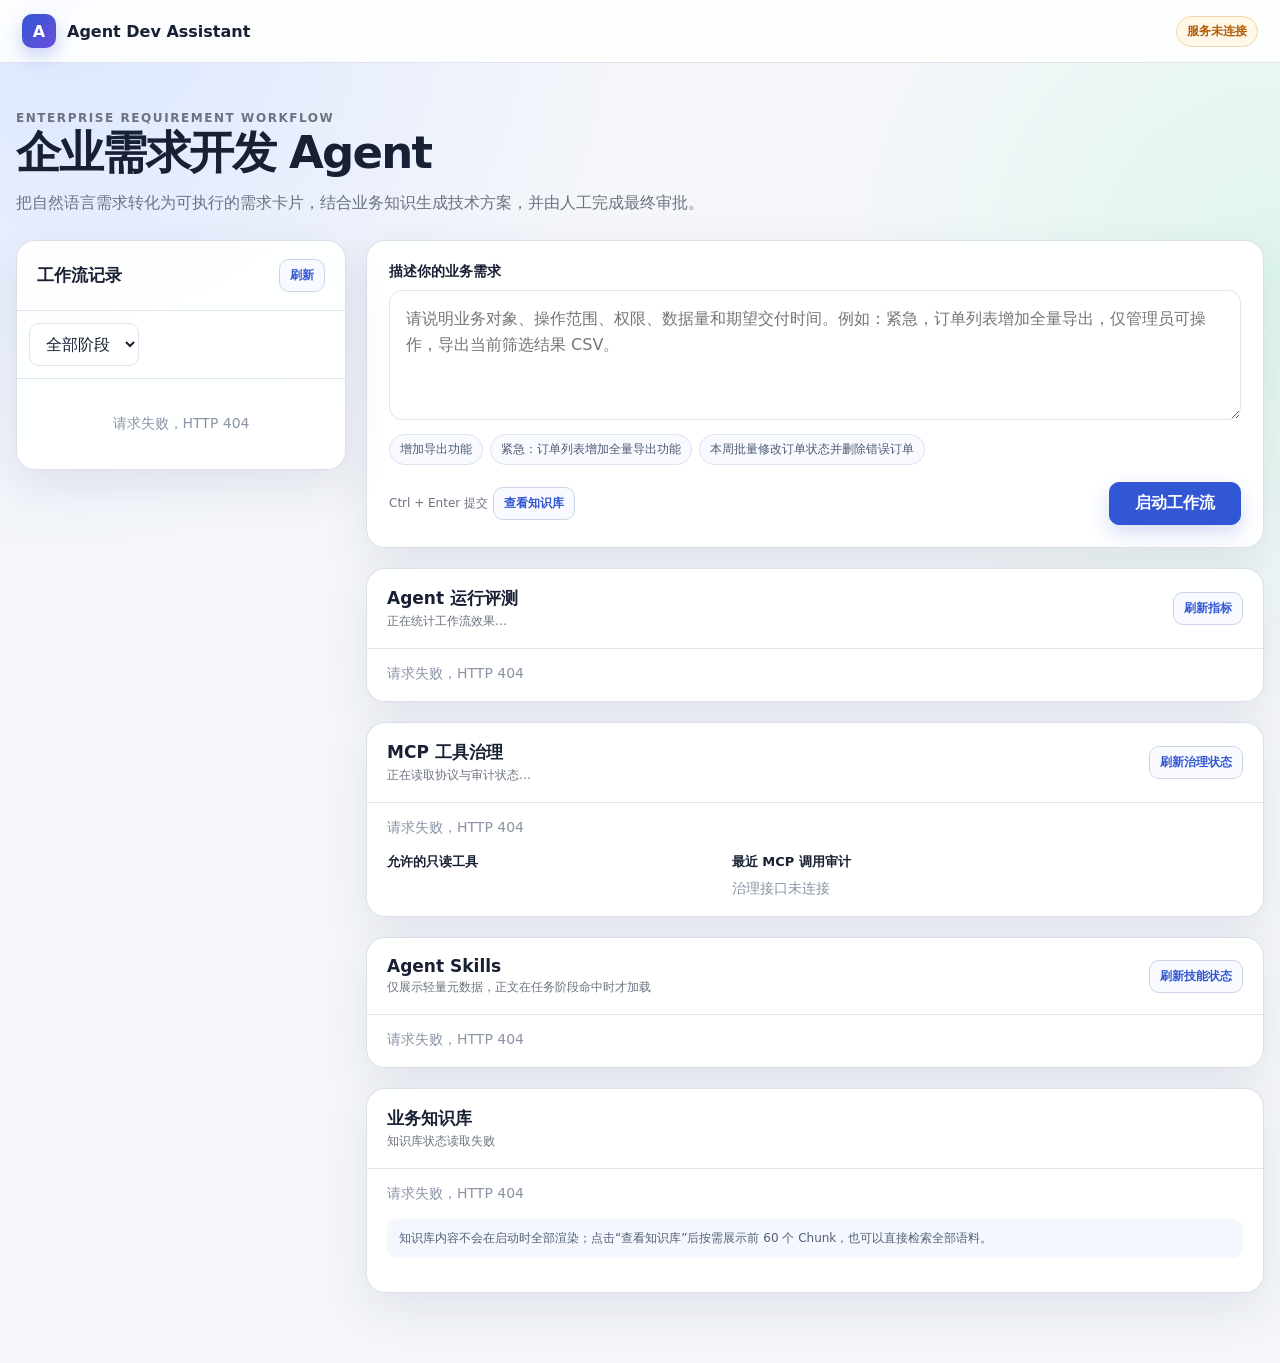
==== src/main/resources/static/dashboard.html @ 748225dc "feat: 增加版本化评测与回归门禁" ====
<!doctype html>
<html lang="zh-CN">
<head>
    <meta charset="UTF-8">
    <meta name="viewport" content="width=device-width, initial-scale=1.0">
    <title>企业需求开发 Agent</title>
    <style>
        :root{color-scheme:light;--ink:#182033;--muted:#6b7280;--line:#dfe4ec;--bg:#f4f6fa;--panel:#fff;--primary:#3157d5;--primary2:#2446b5;--soft:#eef2ff;--ok:#087a55;--warn:#b25d09;--danger:#c63838;--shadow:0 16px 45px rgba(30,45,80,.09)}
        *{box-sizing:border-box}body{margin:0;min-height:100vh;color:var(--ink);font-family:Inter,"PingFang SC","Microsoft YaHei",system-ui,sans-serif;background:radial-gradient(circle at 5% 0,#dce7ff 0,transparent 30%),radial-gradient(circle at 100% 20%,#dff6ec 0,transparent 25%),var(--bg)}
        button,input,textarea,select{font:inherit}.hidden{display:none!important}.topbar{position:sticky;top:0;z-index:5;display:flex;align-items:center;justify-content:space-between;gap:20px;padding:14px max(22px,calc((100vw - 1380px)/2));border-bottom:1px solid rgba(220,226,238,.9);background:rgba(255,255,255,.88);backdrop-filter:blur(14px)}
        .brand{display:flex;align-items:center;gap:11px;font-weight:900}.brand-mark{display:grid;place-items:center;width:34px;height:34px;border-radius:10px;color:#fff;background:linear-gradient(135deg,#3157d5,#6c4ed9);box-shadow:0 8px 18px rgba(49,87,213,.25)}.status-row{display:flex;gap:8px;flex-wrap:wrap;justify-content:flex-end}.status-pill{padding:6px 10px;border:1px solid var(--line);border-radius:999px;color:#526078;background:#fff;font-size:12px;font-weight:750}.status-pill.live{color:var(--ok);border-color:#bce5d3;background:#edf9f4}.status-pill.mock{color:var(--warn);border-color:#f1d6a8;background:#fff8e9}
        .shell{width:min(1380px,calc(100% - 32px));margin:0 auto;padding:34px 0 70px}.hero{display:flex;align-items:end;justify-content:space-between;gap:20px;margin-bottom:24px}.eyebrow{margin:0 0 7px;color:var(--primary);font-size:12px;font-weight:900;letter-spacing:.13em;text-transform:uppercase}.hero h1{margin:0;font-size:clamp(29px,4vw,45px);line-height:1.1;letter-spacing:-.04em}.hero p{max-width:690px;margin:11px 0 0;color:var(--muted);line-height:1.7}.workspace{display:grid;grid-template-columns:330px minmax(0,1fr);gap:20px;align-items:start}.panel{border:1px solid rgba(216,222,233,.95);border-radius:19px;background:rgba(255,255,255,.94);box-shadow:var(--shadow);overflow:hidden}.panel-head{display:flex;align-items:center;justify-content:space-between;gap:12px;padding:18px 20px;border-bottom:1px solid var(--line)}.panel-head h2{margin:0;font-size:17px}.history{position:sticky;top:84px;max-height:calc(100vh - 105px)}.history-controls{display:flex;gap:8px;padding:12px;border-bottom:1px solid var(--line)}select,input{min-width:0;padding:10px 12px;border:1px solid var(--line);border-radius:10px;outline:none;color:var(--ink);background:#fff}select:focus,input:focus,textarea:focus{border-color:var(--primary);box-shadow:0 0 0 3px rgba(49,87,213,.1)}.history-list{max-height:calc(100vh - 220px);overflow:auto;padding:10px}.history-item{display:block;width:100%;margin-bottom:8px;padding:13px;border:1px solid transparent;border-radius:12px;text-align:left;background:#f7f9fc;cursor:pointer}.history-item:hover,.history-item.active{border-color:#b8c6ec;background:#f0f4ff}.history-title{display:block;margin-bottom:8px;font-weight:800;line-height:1.4}.history-meta{display:flex;align-items:center;justify-content:space-between;gap:8px;color:var(--muted);font-size:11px}.empty{margin:0;color:#8a94a6;font-size:14px}.history-empty{padding:26px 14px;text-align:center}
        .main-column{display:grid;gap:20px}.composer{padding:22px}.composer label,.action-card label{display:block;margin-bottom:9px;font-size:14px;font-weight:850}textarea{width:100%;min-height:130px;padding:15px 16px;border:1px solid var(--line);border-radius:13px;outline:none;resize:vertical;color:var(--ink);background:#fff;line-height:1.65}.samples{display:flex;flex-wrap:wrap;gap:7px;margin-top:10px}.sample{padding:6px 10px;border:1px solid #dbe2f0;border-radius:999px;color:#4d5b73;background:#f8faff;font-size:12px;cursor:pointer}.composer-actions,.action-buttons{display:flex;align-items:center;justify-content:space-between;gap:12px;margin-top:17px}.button{padding:10px 15px;border:1px solid #cbd5ea;border-radius:10px;color:var(--primary);background:#f8faff;font-weight:800;cursor:pointer}.button:hover{border-color:var(--primary)}.button:disabled{opacity:.6;cursor:wait}.button.primary{min-width:132px;color:#fff;border-color:var(--primary);background:var(--primary);box-shadow:0 8px 20px rgba(49,87,213,.2)}.button.primary:hover{background:var(--primary2)}.button.success{color:#fff;border-color:var(--ok);background:var(--ok)}.button.danger{color:#fff;border-color:var(--danger);background:var(--danger)}.button.small{padding:7px 10px;font-size:12px}.hint{color:var(--muted);font-size:12px}.message{padding:13px 15px;border-radius:11px;line-height:1.6}.message.error{color:#932d2d;border:1px solid #f1c3c3;background:#fff0f0}.message.success{color:#086846;border:1px solid #bce4d2;background:#edfaf5}
        .result-header{display:flex;align-items:flex-start;justify-content:space-between;gap:18px;padding:22px;border-bottom:1px solid var(--line)}.result-title{margin:0 0 7px;font-size:23px}.background{margin:0;color:var(--muted);line-height:1.6}.workflow-meta,.badges{display:flex;align-items:center;flex-wrap:wrap;gap:7px;margin-top:11px}.workflow-id{color:var(--muted);font:11px/1.5 "Cascadia Code",Consolas,monospace;overflow-wrap:anywhere}.badge{display:inline-flex;padding:6px 9px;border-radius:999px;font-size:11px;font-weight:900}.workflow-stage{color:#5b3a9b;background:#eee7ff}.priority-P0{color:#a52828;background:#ffe3e3}.priority-P1{color:#995306;background:#fff0d5}.priority-P2{color:#3157a4;background:#e7efff}.ready{color:var(--ok);background:#def7ec}.not-ready{color:var(--warn);background:#fff1da}.revision{color:#526078;background:#edf0f5}
        .action-card{margin:18px 20px 0;padding:17px;border:1px solid #efcf98;border-radius:13px;background:#fffaf0}.action-card.approval{border-color:#bfd6c9;background:#f2fbf6}.action-card.failure{border-color:#efbcbc;background:#fff4f4}.action-card h3{margin:0 0 5px;font-size:16px}.action-card p{margin:0 0 12px;color:#59667a;line-height:1.55}.action-card textarea{min-height:82px}.result-grid{display:grid;grid-template-columns:repeat(2,minmax(0,1fr))}.section{min-height:165px;padding:20px 22px;border-bottom:1px solid var(--line)}.section:nth-child(odd){border-right:1px solid var(--line)}.section h3{margin:0 0 11px;font-size:14px}.wide{grid-column:1/-1;border-right:0!important}.solution-summary{margin:0 0 14px;padding:13px 15px;border-radius:11px;color:#34415a;background:var(--soft);line-height:1.65}.solution-grid{display:grid;grid-template-columns:repeat(2,minmax(0,1fr));gap:11px}.solution-item{padding:14px;border:1px solid var(--line);border-radius:11px;background:#fff}.solution-item h4{margin:0 0 8px;font-size:13px}ul{margin:0;padding-left:19px;color:#455167}li{margin:7px 0;line-height:1.5}.feedback-list{margin-top:14px;padding:12px 15px;border-left:3px solid #d2a647;background:#fff9eb}.feedback-list strong{font-size:13px}.timeline{display:grid;gap:0}.timeline-item{position:relative;padding:0 0 18px 25px}.timeline-item:last-child{padding-bottom:0}.timeline-item:before{content:"";position:absolute;left:5px;top:8px;width:8px;height:8px;border-radius:50%;background:var(--primary);box-shadow:0 0 0 4px #e8edff}.timeline-item:not(:last-child):after{content:"";position:absolute;left:8px;top:19px;bottom:2px;width:2px;background:#e1e6f0}.timeline-title{margin:0 0 3px;font-size:13px;font-weight:850}.timeline-time{color:var(--muted);font-size:11px}details{padding:16px 22px 20px}summary{color:var(--primary);font-weight:800;cursor:pointer}pre{margin:12px 0 0;padding:14px;overflow:auto;border-radius:11px;color:#d9e2f2;background:#172033;font:12px/1.6 "Cascadia Code",Consolas,monospace}
        .knowledge{padding-bottom:20px}.knowledge-overview{display:grid;grid-template-columns:repeat(4,minmax(0,1fr));gap:10px;padding:16px 20px}.knowledge-fact{padding:13px;border:1px solid var(--line);border-radius:11px;background:#fafbfe}.knowledge-fact span{display:block;margin-bottom:6px;color:var(--muted);font-size:11px}.knowledge-fact strong{display:block;color:var(--primary);font-size:20px;overflow-wrap:anywhere}.knowledge-note{margin:0 20px 14px;padding:10px 12px;border-radius:10px;color:#536078;background:#f4f7fd;font-size:12px;line-height:1.6}.knowledge-tools{display:flex;gap:8px;flex-wrap:wrap;padding:14px 20px}.knowledge-tools input{flex:1;min-width:220px}.chunk-grid{display:grid;grid-template-columns:repeat(2,minmax(0,1fr));gap:11px;padding:0 20px}.chunk-card{padding:14px;border:1px solid var(--line);border-radius:12px;background:#fff}.chunk-meta{margin:0 0 7px;color:var(--primary);font-size:11px;font-weight:800}.chunk-title{margin:0 0 8px;font-size:14px}.chunk-content{margin:0;color:#455167;font-size:12px;line-height:1.65;white-space:pre-wrap}.metric{margin:6px 0;color:var(--primary);font-size:26px;font-weight:900}.pass{color:var(--ok);font-weight:800}.fail{color:var(--danger);font-weight:800}
        .clarification-summary{display:flex;gap:8px;flex-wrap:wrap;margin:10px 0}.clarification-question{margin:10px 0;padding:13px;border:1px solid #ead7ae;border-radius:11px;background:#fff}.question-head{display:flex;align-items:flex-start;justify-content:space-between;gap:10px;margin-bottom:9px}.question-title{font-weight:850;line-height:1.5}.question-category{flex:none;padding:3px 7px;border-radius:999px;color:#865108;background:#fff0d3;font-size:11px;font-weight:800}.question-options{display:grid;gap:7px}.question-option{display:flex!important;align-items:flex-start;gap:8px;margin:0!important;padding:8px 10px;border:1px solid #e3e7ef;border-radius:9px;background:#fafbfe;font-weight:500!important;cursor:pointer}.question-option:has(input:checked){border-color:#758bdd;background:#f0f4ff}.question-option input{margin-top:3px}.recommended-note{margin:8px 0 0!important;color:var(--ok)!important;font-size:12px}.action-split{display:flex;align-items:center;gap:8px;flex-wrap:wrap}
        .metrics-panel{padding-bottom:18px}.metrics-grid{display:grid;grid-template-columns:repeat(5,minmax(0,1fr));gap:10px;padding:16px 20px 0}.metric-card{padding:13px;border:1px solid var(--line);border-radius:11px;background:#fafbfe}.metric-card strong{display:block;margin-top:6px;color:var(--primary);font-size:22px}.trace-list{display:grid;gap:8px}.trace-row{display:grid;grid-template-columns:minmax(170px,1fr) auto auto;gap:12px;align-items:center;padding:10px 12px;border:1px solid var(--line);border-radius:10px;background:#fafbfe}.trace-name{font-weight:800}.trace-status{font-size:11px;font-weight:900}.trace-status.success{color:var(--ok)}.trace-status.error{color:var(--danger)}.trace-duration{color:var(--muted);font:12px/1.4 "Cascadia Code",Consolas,monospace}.trace-attrs{grid-column:1/-1;color:var(--muted);font-size:11px}
        .evidence-summary{display:grid;grid-template-columns:repeat(4,minmax(0,1fr));gap:8px;margin-bottom:12px}.evidence-fact{padding:10px 12px;border:1px solid var(--line);border-radius:10px;background:#fafbfe}.evidence-fact span{display:block;color:var(--muted);font-size:10px}.evidence-fact strong{display:block;margin-top:5px;color:var(--primary);font-size:16px}.evidence-list{display:grid;gap:8px}.evidence-item{display:grid;grid-template-columns:auto minmax(0,1fr) auto;gap:9px;align-items:start;padding:11px 12px;border:1px solid var(--line);border-radius:10px;background:#fff}.evidence-round{padding:3px 7px;border-radius:999px;color:#3157a4;background:#e7efff;font-size:10px;font-weight:900}.evidence-query{font-size:12px;line-height:1.55}.evidence-purpose{display:block;margin-top:3px;color:var(--muted);font-size:11px}.evidence-result{font-size:11px;font-weight:850}.evidence-result.pass{color:var(--ok)}.evidence-result.fail{color:var(--warn)}
        .grounding-summary{display:grid;grid-template-columns:repeat(4,minmax(0,1fr));gap:8px;margin-bottom:12px}.grounding-fact{padding:10px 12px;border:1px solid var(--line);border-radius:10px;background:#fafbfe}.grounding-fact span{display:block;color:var(--muted);font-size:10px}.grounding-fact strong{display:block;margin-top:5px;color:var(--primary);font-size:16px}.claim-list{display:grid;gap:8px}.claim-card{padding:11px 12px;border:1px solid var(--line);border-radius:10px;background:#fff}.claim-head{display:flex;align-items:center;justify-content:space-between;gap:9px;margin-bottom:6px}.claim-id{font:11px/1.4 "Cascadia Code",Consolas,monospace;color:var(--muted)}.claim-status{padding:3px 7px;border-radius:999px;font-size:10px;font-weight:900}.claim-status.linked{color:var(--ok);background:#def7ec}.claim-status.assumption{color:var(--warn);background:#fff1da}.claim-status.unsupported{color:var(--danger);background:#ffe3e3}.claim-text{margin:0;color:#34415a;font-size:12px;line-height:1.6}.claim-citations{display:flex;flex-wrap:wrap;gap:6px;margin-top:7px}.citation-chip{padding:3px 7px;border-radius:999px;color:#3157a4;background:#e7efff;font-size:10px}.grounding-warnings{margin-top:11px}.grounding-details{margin-top:11px;padding:0}.grounding-details summary{padding:10px 0}.grounding-details .claim-list{padding:0 0 4px}
        .critique-callout{margin-bottom:12px;padding:12px 14px;border:1px solid #efd5a9;border-radius:11px;color:#80500d;background:#fff8e9;font-size:12px;line-height:1.6}.critique-callout.safe{color:#086846;border-color:#bce4d2;background:#edfaf5}.critique-card{border-left:3px solid var(--warn)}.critique-card.contradicted{border-left-color:var(--danger);background:#fff8f8}.critique-card.supported{border-left-color:var(--ok)}.critique-rationale{margin:7px 0 0;color:var(--muted);font-size:11px;line-height:1.55}.claim-status.supported{color:var(--ok);background:#def7ec}.claim-status.contradicted{color:var(--danger);background:#ffe3e3}.claim-status.insufficient,.claim-status.not-evaluated{color:var(--warn);background:#fff1da}
        .tool-panel{padding-bottom:18px}.tool-overview{display:grid;grid-template-columns:repeat(3,minmax(0,1fr));gap:10px;padding:16px 20px}.tool-fact{padding:13px;border:1px solid var(--line);border-radius:11px;background:#fafbfe}.tool-fact span{display:block;margin-bottom:5px;color:var(--muted);font-size:11px}.tool-fact strong{font-size:13px;overflow-wrap:anywhere}.tool-body{display:grid;grid-template-columns:minmax(0,.9fr) minmax(0,1.4fr);gap:16px;padding:0 20px}.tool-body h3{margin:0 0 9px;font-size:13px}.tool-chips{display:flex;flex-wrap:wrap;gap:7px}.tool-chip{padding:6px 9px;border-radius:999px;color:#3157a4;background:#e7efff;font:11px/1.4 "Cascadia Code",Consolas,monospace}.policy-list{margin-top:12px}.audit-list{display:grid;gap:7px}.audit-row{display:grid;grid-template-columns:minmax(0,1fr) auto;gap:4px 10px;padding:10px 11px;border:1px solid var(--line);border-radius:10px;background:#fafbfe}.audit-tool{font:12px/1.4 "Cascadia Code",Consolas,monospace;overflow-wrap:anywhere}.audit-meta{grid-column:1/-1;color:var(--muted);font-size:11px}.audit-status{font-size:11px;font-weight:900}.audit-status.success{color:var(--ok)}.audit-status.denied{color:var(--warn)}.audit-status.error{color:var(--danger)}
        .skill-panel{padding-bottom:18px}.skill-grid{display:grid;grid-template-columns:repeat(3,minmax(0,1fr));gap:10px;padding:16px 20px 0}.skill-card{padding:14px;border:1px solid var(--line);border-radius:12px;background:#fafbfe}.skill-card h3{margin:0 0 7px;font:800 13px/1.4 "Cascadia Code",Consolas,monospace}.skill-card p{min-height:48px;margin:0 0 10px;color:var(--muted);font-size:12px;line-height:1.55}.skill-count{color:var(--ok);font-size:11px;font-weight:850}.coding-skills{display:flex;align-items:center;gap:7px;flex-wrap:wrap;margin:13px 0}.coding-skills .hint{margin-right:2px}
        .coding-section{background:linear-gradient(180deg,#fbfcff,#f6f8ff)}.coding-head{display:flex;align-items:flex-start;justify-content:space-between;gap:12px;margin-bottom:14px}.coding-head h3{margin:0 0 5px}.budget-grid{display:grid;grid-template-columns:repeat(5,minmax(0,1fr));gap:8px;margin:13px 0}.budget-item{padding:10px;border:1px solid #dce3f3;border-radius:10px;background:#fff}.budget-item span{display:block;color:var(--muted);font-size:10px}.budget-item strong{display:block;margin-top:4px;font-size:14px}.coding-progress{display:grid;grid-template-columns:minmax(0,1fr) minmax(0,1fr);gap:12px;margin-top:13px}.coding-progress-card{padding:13px;border:1px solid var(--line);border-radius:11px;background:#fff}.coding-progress-card h4{margin:0 0 9px}.coding-event,.build-attempt{display:grid;grid-template-columns:auto 1fr auto;gap:8px;padding:7px 0;border-top:1px dashed var(--line);font-size:12px}.coding-event:first-child,.build-attempt:first-child{border-top:0}.coding-event time,.build-attempt span:last-child{color:var(--muted)}.patch-list{display:grid;gap:11px;margin-top:14px}.patch-card{overflow:hidden;border:1px solid var(--line);border-radius:11px;background:#fff}.patch-card header{padding:10px 12px;border-bottom:1px solid var(--line);font:12px/1.5 "Cascadia Code",Consolas,monospace;overflow-wrap:anywhere}.patch-card pre{max-height:350px;margin:0;border-radius:0}.build-box{margin-top:13px;padding:13px;border:1px solid var(--line);border-radius:11px;background:#fff}.build-box pre{max-height:240px}.coding-approval{margin-top:14px;padding-top:14px;border-top:1px solid var(--line)}.coding-approval textarea{min-height:70px}.path-value{overflow-wrap:anywhere;font:12px/1.6 "Cascadia Code",Consolas,monospace}
        @media(max-width:960px){.workspace{grid-template-columns:1fr}.history{position:static;max-height:none}.history-list{display:grid;grid-template-columns:repeat(2,minmax(0,1fr));max-height:330px}.hero{align-items:flex-start;flex-direction:column}.metrics-grid,.skill-grid,.knowledge-overview,.evidence-summary,.grounding-summary{grid-template-columns:repeat(2,minmax(0,1fr))}.tool-body{grid-template-columns:1fr}.coding-progress{grid-template-columns:1fr}}@media(max-width:680px){.shell{width:min(100% - 18px,1380px);padding-top:22px}.topbar{padding:11px}.brand span:last-child{display:none}.status-pill:nth-child(n+3){display:none}.result-header,.composer,.section{padding:17px}.result-header,.composer-actions,.action-buttons{align-items:stretch;flex-direction:column}.result-grid,.solution-grid,.chunk-grid,.history-list,.metrics-grid,.tool-overview,.skill-grid,.budget-grid,.knowledge-overview,.evidence-summary,.grounding-summary{grid-template-columns:1fr}.trace-row,.evidence-item{grid-template-columns:1fr auto}.evidence-round{grid-column:1/-1;justify-self:start}.section:nth-child(odd){border-right:0}.button.primary{width:100%}}
    </style>
</head>
<body>
<header class="topbar"><div class="brand"><span class="brand-mark">A</span><span>Agent Dev Assistant</span></div><div id="systemStatus" class="status-row"><span class="status-pill">正在读取运行状态…</span></div></header>
<main class="shell">
    <section class="hero"><div><p class="eyebrow">Enterprise Requirement Workflow</p><h1>企业需求开发 Agent</h1><p>把自然语言需求转化为可执行的需求卡片，结合业务知识生成技术方案，并由人工完成最终审批。</p></div></section>
    <div class="workspace">
        <aside class="panel history">
            <div class="panel-head"><h2>工作流记录</h2><button id="refreshHistory" class="button small">刷新</button></div>
            <div class="history-controls"><select id="stageFilter" aria-label="按阶段筛选"><option value="">全部阶段</option><option value="WAITING_CLARIFICATION">待补充</option><option value="WAITING_APPROVAL">待审批</option><option value="COMPLETED">已完成</option><option value="FAILED">失败</option></select></div>
            <div id="historyList" class="history-list"><p class="empty history-empty">正在加载…</p></div>
        </aside>
        <div class="main-column">
            <section class="panel composer">
                <label for="requirement">描述你的业务需求</label>
                <textarea id="requirement" maxlength="4000" placeholder="请说明业务对象、操作范围、权限、数据量和期望交付时间。例如：紧急，订单列表增加全量导出，仅管理员可操作，导出当前筛选结果 CSV。"></textarea>
                <div class="samples"><button class="sample">增加导出功能</button><button class="sample">紧急：订单列表增加全量导出功能</button><button class="sample">本周批量修改订单状态并删除错误订单</button></div>
                <div class="composer-actions"><div><span class="hint">Ctrl + Enter 提交</span> <button id="knowledgeButton" class="button small">查看知识库</button></div><button id="analyzeButton" class="button primary">启动工作流</button></div>
            </section>
            <section class="panel metrics-panel"><div class="panel-head"><div><h2>Agent 运行评测</h2><span id="metricsSummary" class="hint">正在统计工作流效果…</span></div><button id="refreshMetrics" class="button small">刷新指标</button></div><div id="workflowMetrics" class="metrics-grid"></div></section>
            <section class="panel tool-panel"><div class="panel-head"><div><h2>MCP 工具治理</h2><span id="toolSummary" class="hint">正在读取协议与审计状态…</span></div><button id="refreshTools" class="button small">刷新治理状态</button></div><div id="toolOverview" class="tool-overview"></div><div class="tool-body"><div><h3>允许的只读工具</h3><div id="allowedTools" class="tool-chips"></div><ul id="toolPolicies" class="policy-list"></ul></div><div><h3>最近 MCP 调用审计</h3><div id="toolAudits" class="audit-list"><p class="empty">尚无外部 MCP 调用</p></div></div></div></section>
            <section class="panel skill-panel"><div class="panel-head"><div><h2>Agent Skills</h2><span id="skillSummary" class="hint">仅展示轻量元数据，正文在任务阶段命中时才加载</span></div><button id="refreshSkills" class="button small">刷新技能状态</button></div><div id="skillCatalog" class="skill-grid"><p class="empty">正在读取技能目录…</p></div></section>
            <div id="errorMessage" class="message error hidden" role="alert"></div><div id="successMessage" class="message success hidden"></div>
            <section id="knowledgePanel" class="panel knowledge">
                <div class="panel-head"><div><h2>业务知识库</h2><span id="knowledgeSummary" class="hint">正在读取语料统计…</span></div><button id="closeKnowledge" class="button small hidden">收起内容</button></div>
                <div id="knowledgeOverview" class="knowledge-overview"><article class="knowledge-fact"><span>源文档</span><strong>读取中…</strong></article><article class="knowledge-fact"><span>知识 Chunk</span><strong>读取中…</strong></article><article class="knowledge-fact"><span>MES 私有文档</span><strong>读取中…</strong></article><article class="knowledge-fact"><span>向量索引</span><strong>读取中…</strong></article></div>
                <p id="knowledgeNote" class="knowledge-note">知识库内容不会在启动时全部渲染；点击“查看知识库”后按需展示前 60 个 Chunk，也可以直接检索全部语料。</p>
                <div id="knowledgeDetails" class="hidden">
                    <div class="knowledge-tools"><input id="knowledgeQuery" maxlength="200" placeholder="输入检索问题，例如：订单导出权限"><button id="loadChunks" class="button small">文档分块</button><button id="searchKnowledge" class="button small">混合检索</button><button id="evaluateKnowledge" class="button small">检索评测</button><button id="compareThresholds" class="button small">阈值对比</button><button id="evaluateCritic" class="button small">运行语义评测</button><button id="loadCriticRuns" class="button small">评测历史</button></div>
                    <div id="chunkGrid" class="chunk-grid"></div>
                </div>
            </section>
            <section id="result" class="panel hidden" aria-live="polite">
                <header class="result-header"><div><h2 id="resultTitle" class="result-title"></h2><p id="resultBackground" class="background"></p><div class="workflow-meta"><span id="workflowStage" class="badge workflow-stage"></span><span id="revisionBadge" class="badge revision"></span><span id="workflowId" class="workflow-id"></span></div></div><div class="badges"><span id="priorityBadge" class="badge"></span><span id="readyBadge" class="badge"></span></div></header>
                <div id="clarificationPanel" class="action-card hidden"><h3>只确认关键业务选择</h3><p>Agent 已把技术细节转成默认假设。你可以逐项选择，也可以一键采用推荐方案。</p><div id="clarificationSummary" class="clarification-summary"></div><div id="clarificationQuestions"></div><label for="clarificationInput">额外说明（可选）</label><textarea id="clarificationInput" maxlength="4000" placeholder="如果选项不能准确表达需求，可以在这里补充。"></textarea><div class="action-buttons"><span class="hint">提交后保留当前工作流 ID，并继续生成方案</span><div class="action-split"><button id="recommendationButton" class="button">一键采用推荐方案</button><button id="clarificationButton" class="button primary">提交选择并继续</button></div></div></div>
                <div id="approvalPanel" class="action-card approval hidden"><h3>人工审批</h3><p>Agent 只负责生成建议。请审阅安全、性能、数据变更与回滚方案后再做决定。</p><label for="decisionInput">审批备注 / 驳回意见</label><textarea id="decisionInput" maxlength="1000" placeholder="通过时可选填；驳回时必须说明需要怎样调整。"></textarea><div class="action-buttons"><button id="rejectButton" class="button danger">驳回并重新生成</button><button id="approveButton" class="button success">审批通过</button></div></div>
                <div id="failurePanel" class="action-card failure hidden"><h3>执行失败</h3><p id="failureMessage"></p><div class="action-buttons"><span class="hint">检查模型密钥、网络、数据库或本地模型后重试</span><button id="retryButton" class="button danger">重试工作流</button></div></div>
                <div id="codingActionPanel" class="action-card hidden"><h3>进入安全编码阶段</h3><p>提交后立即进入后台队列。Agent 会生成受限 Java 补丁，在 Docker 沙箱中测试，并在失败时最多自动修复两轮；关键状态均保存为 Checkpoint，服务重启后可恢复。</p><div class="action-buttons"><span class="hint">不会直接修改当前项目或真实业务系统</span><button id="startCodingButton" class="button primary">提交后台编码任务</button></div></div>
                <div class="result-grid">
                    <article class="section"><h3>涉及模块</h3><div id="modules"></div></article><article class="section"><h3>验收标准</h3><div id="criteria"></div></article><article class="section"><h3>待确认业务项</h3><div id="missing"></div></article><article class="section"><h3>风险提示</h3><div id="risks"></div></article><article class="section"><h3>Agent 默认假设</h3><div id="assumptions"></div></article><article class="section"><h3>参考资料</h3><div id="references"></div></article>
                    <article class="section wide"><h3>Agentic RAG 证据研究</h3><div id="evidenceResearch"></div></article>
                    <article id="solutionSection" class="section wide hidden"><h3>技术方案</h3><p id="solutionSummary" class="solution-summary"></p><div class="solution-grid"><div class="solution-item"><h4>后端改动</h4><div id="solutionBackend"></div></div><div class="solution-item"><h4>数据库影响</h4><div id="solutionDatabase"></div></div><div class="solution-item"><h4>接口设计</h4><div id="solutionApi"></div></div><div class="solution-item"><h4>安全控制</h4><div id="solutionSecurity"></div></div><div class="solution-item"><h4>性能策略</h4><div id="solutionPerformance"></div></div><div class="solution-item"><h4>测试计划</h4><div id="solutionTests"></div></div><div class="solution-item"><h4>回滚方案</h4><div id="solutionRollback"></div></div><div class="solution-item"><h4>待确认假设</h4><div id="solutionAssumptions"></div></div></div><div id="feedbackList" class="feedback-list hidden"></div></article>
                    <article class="section wide"><h3>方案证据绑定</h3><div id="solutionGrounding"></div></article>
                    <article class="section wide"><h3>Claim–Evidence 语义审查</h3><div id="solutionCritique"></div></article>
                    <article id="codingResultSection" class="section wide coding-section hidden"><div class="coding-head"><div><h3>安全编码任务</h3><p id="codingSummary" class="background"></p></div><span id="codingStage" class="badge workflow-stage"></span></div><div id="codingBudget" class="budget-grid"></div><div id="codingSkills" class="coding-skills"></div><div class="coding-progress"><div class="coding-progress-card"><h4>Checkpoint 时间线</h4><div id="codingTimeline"></div></div><div class="coding-progress-card"><h4>构建与修复记录</h4><div id="codingAttempts"></div></div></div><div id="codingBuild" class="build-box"></div><div id="patchList" class="patch-list"></div><div id="codingApproval" class="coding-approval hidden"><label for="codingApprovalComment">代码审批备注（可选）</label><textarea id="codingApprovalComment" maxlength="500" placeholder="确认 Diff、测试结果和自治预算后再批准产物。"></textarea><div class="action-buttons"><span class="hint">批准后只复制到 F 盘批准产物目录，不写入主项目</span><button id="approveCodingButton" class="button success">批准代码产物</button></div></div><div id="publishedPath" class="message success hidden"></div></article>
                    <article class="section wide"><h3>Agent 调用轨迹</h3><div id="traceTimeline" class="trace-list"></div></article><article class="section wide"><h3>执行时间线</h3><div id="timeline" class="timeline"></div></article>
                </div>
                <details><summary>查看完整 JSON</summary><pre id="rawJson"></pre></details>
            </section>
        </div>
    </div>
</main>
<script>
const $=s=>document.querySelector(s);const input=$('#requirement'),result=$('#result'),errorBox=$('#errorMessage'),successBox=$('#successMessage');let currentWorkflowId=null,currentCodingTaskId=null,codingPollTimer=null,currentKnowledgeStatus=null;
const stageLabels={REQUIREMENT_ANALYSIS:'需求分析',WAITING_CLARIFICATION:'等待补充',KNOWLEDGE_RETRIEVAL:'知识检索',SOLUTION_GENERATION:'方案生成',WAITING_APPROVAL:'等待审批',COMPLETED:'已完成',FAILED:'执行失败'};
document.querySelectorAll('.sample').forEach(b=>b.onclick=()=>{input.value=b.textContent.trim();input.focus()});input.onkeydown=e=>{if(e.ctrlKey&&e.key==='Enter')startWorkflow()};
$('#analyzeButton').onclick=startWorkflow;$('#clarificationButton').onclick=submitClarification;$('#recommendationButton').onclick=acceptRecommendations;$('#approveButton').onclick=approveWorkflow;$('#rejectButton').onclick=rejectWorkflow;$('#retryButton').onclick=retryWorkflow;$('#startCodingButton').onclick=startCodingTask;$('#approveCodingButton').onclick=approveCodingTask;$('#refreshHistory').onclick=loadHistory;$('#refreshMetrics').onclick=loadMetrics;$('#refreshTools').onclick=loadToolGovernance;$('#refreshSkills').onclick=loadSkills;$('#stageFilter').onchange=loadHistory;
$('#knowledgeButton').onclick=()=>openKnowledgePanel(true);$('#closeKnowledge').onclick=closeKnowledgeDetails;$('#loadChunks').onclick=loadChunks;$('#searchKnowledge').onclick=searchKnowledge;$('#evaluateKnowledge').onclick=evaluateKnowledge;$('#compareThresholds').onclick=compareThresholds;$('#evaluateCritic').onclick=evaluateCritic;$('#loadCriticRuns').onclick=loadCriticRuns;$('#knowledgeQuery').onkeydown=e=>{if(e.key==='Enter')searchKnowledge()};

async function api(url,options={}){const response=await fetch(url,options);const data=await response.json().catch(()=>null);if(!response.ok)throw new Error(data?.message||data?.detail||`请求失败，HTTP ${response.status}`);return data}
function jsonPost(body){return{method:'POST',headers:{'Content-Type':'application/json'},body:JSON.stringify(body)}}
async function init(){await Promise.allSettled([loadStatus(),loadHistory(),loadMetrics(),loadToolGovernance(),loadSkills(),loadKnowledgeStatus()]);const saved=localStorage.getItem('agent-current-workflow');if(saved){try{renderWorkflow(await api(`/api/workflows/${encodeURIComponent(saved)}`),false)}catch{localStorage.removeItem('agent-current-workflow')}}}
async function loadStatus(){try{const s=await api('/api/system/status');const mode=s.aiMode==='deepseek'?'真实模型':'Mock 演示';const cls=s.aiMode==='deepseek'?'live':'mock';$('#systemStatus').innerHTML=`<span class="status-pill live">服务 ${escapeHtml(s.status)}</span><span class="status-pill ${cls}">${mode} · ${escapeHtml(s.model)}</span><span class="status-pill">工作流 ${escapeHtml(s.workflowRepository)}</span><span class="status-pill">Checkpoint ${escapeHtml(s.codingTaskRepository)}</span><span class="status-pill">${escapeHtml(s.embeddingModel)}</span>`}catch{$('#systemStatus').innerHTML='<span class="status-pill mock">服务未连接</span>'}}
async function loadHistory(){const box=$('#historyList'),stage=$('#stageFilter').value;box.innerHTML='<p class="empty history-empty">正在加载…</p>';try{const page=await api(`/api/workflows?size=50${stage?`&stage=${stage}`:''}`);box.replaceChildren();if(!page.content.length){box.innerHTML='<p class="empty history-empty">暂无工作流记录</p>';return}page.content.forEach(item=>{const b=document.createElement('button');b.className='history-item'+(item.workflowId===currentWorkflowId?' active':'');b.onclick=()=>openWorkflow(item.workflowId);const title=document.createElement('span');title.className='history-title';title.textContent=item.title;const meta=document.createElement('span');meta.className='history-meta';meta.innerHTML=`<span>${stageLabels[item.stage]||item.stage}${item.priority?' · '+escapeHtml(item.priority):''}</span><span>${formatTime(item.updatedAt)}</span>`;b.append(title,meta);box.append(b)})}catch(e){box.innerHTML=`<p class="empty history-empty">${escapeHtml(e.message)}</p>`}}
async function loadMetrics(){const box=$('#workflowMetrics');box.innerHTML='<p class="empty">正在计算…</p>';try{const m=await api('/api/workflows/metrics');$('#metricsSummary').textContent=`基于 ${m.totalWorkflows} 条工作流实时计算`;const cards=[['首轮就绪率',percent(m.firstPassReadyRate)],['平均澄清轮数',Number(m.averageClarificationRounds).toFixed(2)],['推荐值采纳率',percent(m.recommendationAcceptanceRate)],['完成率',percent(m.completionRate)],['平均节点耗时',`${Math.round(m.averageAgentOperationDurationMs)} ms`]];box.replaceChildren();cards.forEach(([name,value])=>{const card=document.createElement('article');card.className='metric-card';card.innerHTML=`<span class="hint">${escapeHtml(name)}</span><strong>${escapeHtml(value)}</strong>`;box.append(card)})}catch(e){box.innerHTML=`<p class="empty">${escapeHtml(e.message)}</p>`}}
async function loadToolGovernance(){const overview=$('#toolOverview'),audits=$('#toolAudits');overview.innerHTML='<p class="empty">正在读取…</p>';try{const [s,a]=await Promise.all([api('/api/tools/status'),api('/api/tools/audits?limit=8')]);$('#toolSummary').textContent=`标准工具入口 · ${s.auditCount} 条审计记录`;overview.innerHTML=`<article class="tool-fact"><span>传输协议</span><strong>${escapeHtml(s.protocol)}</strong></article><article class="tool-fact"><span>服务端点</span><strong>${escapeHtml(s.endpoint)}</strong></article><article class="tool-fact"><span>暴露边界</span><strong>${escapeHtml(s.exposure)}</strong></article>`;$('#allowedTools').innerHTML=(s.allowedTools||[]).map(name=>`<span class="tool-chip">${escapeHtml(name)}</span>`).join('');renderList('#toolPolicies',s.policies,'暂无治理策略');audits.replaceChildren();if(!a.length){audits.innerHTML='<p class="empty">尚无外部 MCP 调用。使用 MCP 客户端调用后会在这里显示。</p>';return}a.forEach(x=>{const row=document.createElement('div');row.className='audit-row';const status=String(x.status||'').toLowerCase();row.innerHTML=`<span class="audit-tool">${escapeHtml(x.toolName)}</span><span class="audit-status ${escapeHtml(status)}">${escapeHtml(x.status)}</span><span class="audit-meta">${escapeHtml(x.channel)} · ${x.durationMs} ms · 输入 ${x.inputChars} 字 / 输出 ${x.outputChars} 字 · ${formatDateTime(x.occurredAt)}${x.errorType?' · '+escapeHtml(x.errorType):''}</span>`;audits.append(row)})}catch(e){overview.innerHTML=`<p class="empty">${escapeHtml(e.message)}</p>`;audits.innerHTML='<p class="empty">治理接口未连接</p>'}}
async function loadSkills(){const box=$('#skillCatalog');box.innerHTML='<p class="empty">正在读取…</p>';try{const skills=await api('/api/skills');const total=skills.reduce((sum,skill)=>sum+Number(skill.activationCount||0),0);const trusted=skills.filter(skill=>skill.trusted).length;$('#skillSummary').textContent=`${skills.length} 个可发现技能 · ${trusted} 个通过完整性校验 · 累计激活 ${total} 次`;box.replaceChildren();skills.forEach(skill=>{const card=document.createElement('article');card.className='skill-card';card.innerHTML=`<h3>${escapeHtml(skill.name)}</h3><p>${escapeHtml(skill.description)}</p><div class="tool-chips">${(skill.phases||[]).map(phase=>`<span class="tool-chip">${escapeHtml(phase)}</span>`).join('')}${(skill.allowedTools||[]).map(tool=>`<span class="tool-chip">${escapeHtml(tool)}</span>`).join('')}</div><div class="skill-count">${skill.trusted?'✓ SHA-256 已校验':'完整性异常'} · ${escapeHtml(String(skill.sha256||'').slice(0,12))} · ${Number(skill.bytes||0)} bytes · 已激活 ${Number(skill.activationCount||0)} 次</div>`;box.append(card)})}catch(e){box.innerHTML=`<p class="empty">${escapeHtml(e.message)}</p>`}}
async function openWorkflow(id){clearMessages();try{renderWorkflow(await api(`/api/workflows/${encodeURIComponent(id)}`))}catch(e){showError(e.message)}}
async function startWorkflow(){const requirement=input.value.trim();clearMessages();if(!requirement){showError('请先输入业务需求。');input.focus();return}await runButton($('#analyzeButton'),'执行中…',async()=>{const data=await api('/api/workflows',jsonPost({requirement}));renderWorkflow(data);await loadHistory()})}
async function submitClarification(){const answers=[...document.querySelectorAll('#clarificationQuestions input[type=radio]:checked')].map(x=>`${x.dataset.question} => ${x.value}`);const extra=$('#clarificationInput').value.trim();const clarification=[...answers,extra].filter(Boolean).join('\n');const blockingCount=Number($('#clarificationQuestions').dataset.blockingCount||0);if(answers.length<blockingCount&&!extra){showError('请回答全部关键问题，或一键采用推荐方案。');return}if(!clarification){showError('请先选择或填写补充信息。');return}await workflowAction($('#clarificationButton'),'重新分析中…',`/api/workflows/${currentWorkflowId}/clarifications`,{clarification},'业务选择已提交')}
async function acceptRecommendations(){await workflowAction($('#recommendationButton'),'采用并分析中…',`/api/workflows/${currentWorkflowId}/clarifications/recommendations`,{},'已采用推荐方案')}
async function approveWorkflow(){const comment=$('#decisionInput').value.trim();await workflowAction($('#approveButton'),'审批中…',`/api/workflows/${currentWorkflowId}/approval`,{comment},'技术方案已审批通过')}
async function rejectWorkflow(){const feedback=$('#decisionInput').value.trim();if(!feedback){showError('驳回时必须填写修改意见。');return}await workflowAction($('#rejectButton'),'重新生成中…',`/api/workflows/${currentWorkflowId}/rejection`,{feedback},'方案已根据审批意见重新生成')}
async function retryWorkflow(){await workflowAction($('#retryButton'),'重试中…',`/api/workflows/${currentWorkflowId}/retry`,{},'工作流已重新执行')}
async function startCodingTask(){if(!currentWorkflowId)return;clearMessages();await runButton($('#startCodingButton'),'提交中…',async()=>{const task=await api(`/api/coding-tasks?workflowId=${encodeURIComponent(currentWorkflowId)}`,jsonPost({}));renderCodingTask(task);showSuccess('后台编码任务已提交，可以继续浏览页面，进度会自动刷新')})}
async function approveCodingTask(){if(!currentCodingTaskId)return;const comment=$('#codingApprovalComment').value.trim();clearMessages();await runButton($('#approveCodingButton'),'发布中…',async()=>{const task=await api(`/api/coding-tasks/${encodeURIComponent(currentCodingTaskId)}/approval`,jsonPost({comment}));renderCodingTask(task);showSuccess('代码产物已完成人工审批并发布到隔离输出目录')})}
async function loadCodingTask(workflowId){try{renderCodingTask(await api(`/api/coding-tasks/workflow/${encodeURIComponent(workflowId)}`))}catch{stopCodingPolling();$('#codingResultSection').classList.add('hidden');currentCodingTaskId=null}}
async function workflowAction(button,label,url,body,message){clearMessages();await runButton(button,label,async()=>{const data=await api(url,jsonPost(body));renderWorkflow(data);showSuccess(message);await Promise.all([loadHistory(),loadMetrics()])})}
async function runButton(button,label,task){const old=button.textContent;button.disabled=true;button.textContent=label;try{await task()}catch(e){showError(e.message==='Failed to fetch'?'无法连接服务，请确认 Spring Boot 已启动。':e.message)}finally{button.disabled=false;button.textContent=old}}

function renderWorkflow(w,scroll=true){currentWorkflowId=w.workflowId;localStorage.setItem('agent-current-workflow',w.workflowId);const c=w.requirementCard||{};$('#resultTitle').textContent=c.title||w.requirement||'工作流执行中';$('#resultBackground').textContent=c.background||w.requirement||'暂无背景';$('#workflowStage').textContent='阶段：'+(stageLabels[w.stage]||w.stage);$('#revisionBadge').textContent=`版本 v${w.revision||1}`;$('#workflowId').textContent=`ID ${w.workflowId}`;const p=c.priority||'P2';$('#priorityBadge').textContent='优先级 '+p;$('#priorityBadge').className=`badge priority-${p}`;$('#readyBadge').textContent=c.readyForPlanning?'需求已就绪':'需要补充信息';$('#readyBadge').className=`badge ${c.readyForPlanning?'ready':'not-ready'}`;
renderList('#modules',c.affectedModules,'暂未识别');renderList('#criteria',c.acceptanceCriteria,'暂未生成');renderList('#missing',c.missingInformation,'没有待确认项');renderList('#risks',c.risks,'暂未识别风险');renderList('#assumptions',c.assumptions,'Agent 未使用额外默认假设');renderClarificationQuestions(c.clarificationQuestions||[]);const refs=[...(c.references||[]),...(w.knowledgeResults||[]).map(x=>`${x.title||x.sourceId}（${x.sourceId} · ${(Number(x.score||0)*100).toFixed(1)}%）`)];renderList('#references',[...new Set(refs)],'未检索到资料');renderEvidenceResearch(w.evidenceResearch);renderSolution(w.technicalSolution,w.solutionFeedbacks||[]);renderSolutionGrounding(w.solutionGrounding,w.knowledgeResults||[]);renderSolutionCritique(w.solutionCritique,w.solutionGrounding,w.knowledgeResults||[]);renderTrace(w.traceSpans||[]);renderTimeline(w.events||[]);$('#clarificationPanel').classList.toggle('hidden',w.stage!=='WAITING_CLARIFICATION');$('#approvalPanel').classList.toggle('hidden',w.stage!=='WAITING_APPROVAL');$('#failurePanel').classList.toggle('hidden',w.stage!=='FAILED');$('#codingActionPanel').classList.toggle('hidden',w.stage!=='COMPLETED');$('#failureMessage').textContent=w.failureMessage||'执行失败，请检查服务配置后重试。';$('#rawJson').textContent=JSON.stringify(w,null,2);$('#result').classList.remove('hidden');$('#clarificationInput').value='';$('#decisionInput').value='';if(w.stage==='COMPLETED')loadCodingTask(w.workflowId);else{stopCodingPolling();$('#codingResultSection').classList.add('hidden');currentCodingTaskId=null}loadHistory();loadMetrics();if(scroll)result.scrollIntoView({behavior:'smooth',block:'start'})}
function renderCodingTask(task){
    currentCodingTaskId=task.taskId;
    const labels={QUEUED:'后台排队中',GENERATING:'生成代码中',VERIFYING:'沙箱验证中',REPAIRING:'自动修复中',WAITING_APPROVAL:'等待代码审批',PUBLISHED:'已发布',FAILED:'已安全停止'};
    $('#codingStage').textContent=labels[task.stage]||task.stage;
    $('#codingSummary').textContent=task.summary||task.failureMessage||'代码任务正在后台处理';
    const b=task.budget||{};
    $('#codingBudget').innerHTML=`<div class="budget-item"><span>文件预算</span><strong>${task.consumedFiles||0} / ${b.maxFiles||0}</strong></div><div class="budget-item"><span>字节预算</span><strong>${task.consumedBytes||0} / ${b.maxTotalBytes||0}</strong></div><div class="budget-item"><span>构建次数</span><strong>${task.consumedBuildExecutions||0} / ${b.maxBuildExecutions||0}</strong></div><div class="budget-item"><span>自动修复</span><strong>${task.repairAttempts||0} 轮</strong></div><div class="budget-item"><span>沙箱耗时</span><strong>${Math.round((task.consumedDurationMs||0)/1000)} / ${Math.round((b.maxDurationMs||0)/1000)} 秒</strong></div>`;
    const activated=task.activatedSkills||[];$('#codingSkills').innerHTML=`<span class="hint">本任务已按需加载</span>${activated.length?activated.map(name=>`<span class="tool-chip">${escapeHtml(name)}</span>`).join(''):'<span class="empty">尚未激活技能</span>'}`;
    const attempts=$('#codingAttempts');attempts.replaceChildren();
    if(!(task.buildAttempts||[]).length)attempts.innerHTML='<p class="empty">等待第一次沙箱测试</p>';
    (task.buildAttempts||[]).forEach(item=>{const row=document.createElement('div');row.className='build-attempt';row.innerHTML=`<strong>#${item.attempt}</strong><span class="${item.verification.passed?'pass':'fail'}">${item.verification.passed?'通过':'失败'} · exit ${item.verification.exitCode}</span><span>${item.verification.durationMs} ms</span>`;attempts.append(row)});
    const timeline=$('#codingTimeline');timeline.replaceChildren();const recent=(task.events||[]).slice(-8);
    if(!recent.length)timeline.innerHTML='<p class="empty">等待任务事件</p>';
    recent.forEach(item=>{const row=document.createElement('div');row.className='coding-event';row.innerHTML=`<strong>${escapeHtml(codingEventLabel(item.type))}</strong><span>${escapeHtml(item.message)}</span><time>${formatTime(item.occurredAt)}</time>`;timeline.append(row)});
    const verification=task.verification;
    $('#codingBuild').innerHTML=verification?`<strong class="${verification.passed?'pass':'fail'}">${verification.passed?'最近一次沙箱测试通过':'最近一次沙箱测试失败'}</strong><p class="hint">${escapeHtml(verification.command)} · exit ${verification.exitCode} · ${verification.durationMs} ms</p><pre>${escapeHtml(verification.outputSummary||'')}</pre>`:`<p class="empty">${escapeHtml(task.failureMessage||'后台任务尚未产生构建结果')}</p>`;
    const list=$('#patchList');list.replaceChildren();
    (task.patches||[]).forEach(patch=>{const card=document.createElement('article');card.className='patch-card';const head=document.createElement('header');head.textContent=`${patch.operation} · ${patch.relativePath} · ${patch.bytes} bytes · sha256 ${patch.sha256.slice(0,12)}`;const pre=document.createElement('pre');pre.textContent=patch.unifiedDiff;card.append(head,pre);list.append(card)});
    $('#codingApproval').classList.toggle('hidden',task.stage!=='WAITING_APPROVAL');
    $('#publishedPath').classList.toggle('hidden',task.stage!=='PUBLISHED');
    if(task.stage==='PUBLISHED')$('#publishedPath').innerHTML=`已批准产物：<span class="path-value">${escapeHtml(task.approvedOutputPath)}</span>`;
    $('#codingResultSection').classList.remove('hidden');
    scheduleCodingPolling(task);
}
function codingEventLabel(type){return({QUEUED:'已入队',RECOVERED:'断点恢复',EXECUTION_STARTED:'开始执行',SKILLS_ACTIVATED:'技能加载',PATCH_GENERATED:'代码生成',BUILD_STARTED:'沙箱测试',BUILD_PASSED:'测试通过',REPAIR_STARTED:'开始修复',PATCH_REPAIRED:'修复完成',BUDGET_EXHAUSTED:'预算耗尽',FAILED:'执行失败',PUBLISHED:'人工发布'})[type]||type}
function stopCodingPolling(){if(codingPollTimer){clearTimeout(codingPollTimer);codingPollTimer=null}}
function scheduleCodingPolling(task){stopCodingPolling();const active=['QUEUED','GENERATING','VERIFYING','REPAIRING'];if(!active.includes(task.stage))return;const taskId=task.taskId;codingPollTimer=setTimeout(async()=>{if(currentCodingTaskId!==taskId)return;try{const latest=await api(`/api/coding-tasks/${encodeURIComponent(taskId)}`);renderCodingTask(latest);if(latest.stage==='FAILED')showError(latest.failureMessage||'后台代码任务已安全停止');if(latest.stage==='WAITING_APPROVAL')showSuccess('代码补丁已通过沙箱测试，请检查 Diff 后审批')}catch(e){showError(e.message)}},1200)}
function renderClarificationQuestions(questions){const box=$('#clarificationQuestions');box.replaceChildren();const blocking=questions.filter(q=>q.blocking);box.dataset.blockingCount=blocking.length;const assumed=questions.length-blocking.length;$('#clarificationSummary').innerHTML=`<span class="badge not-ready">需确认 ${blocking.length} 项</span><span class="badge ready">Agent 已处理 ${assumed} 项默认选择</span>`;let canAccept=blocking.length>0;blocking.forEach((q,index)=>{const card=document.createElement('article');card.className='clarification-question';const head=document.createElement('div');head.className='question-head';head.innerHTML=`<span class="question-title">${index+1}. ${escapeHtml(q.question)}</span><span class="question-category">${escapeHtml(q.category||'其他')}</span>`;card.append(head);const options=document.createElement('div');options.className='question-options';(q.options||[]).forEach(option=>{const label=document.createElement('label');label.className='question-option';const radio=document.createElement('input');radio.type='radio';radio.name=`clarification-${index}`;radio.value=option;radio.dataset.question=q.question;const text=document.createElement('span');text.textContent=option+(option===q.recommendedAnswer?'（推荐）':'');label.append(radio,text);options.append(label)});card.append(options);if(q.recommendedAnswer){const note=document.createElement('p');note.className='recommended-note';note.textContent=`推荐：${q.recommendedAnswer}`;card.append(note)}else{canAccept=false}box.append(card)});$('#recommendationButton').disabled=!canAccept}
function renderEvidenceResearch(report){
    const box=$('#evidenceResearch');box.replaceChildren();
    const needs=report?.plannedNeeds||[];
    if(!needs.length){box.innerHTML='<p class="empty">当前工作流尚未执行证据研究；历史快照可能来自升级前版本。</p>';return}
    const unresolved=report.unresolvedNeedIds||[];
    const evidence=report.evidence||[];
    const facts=[
        ['规划方式',evidencePlanningLabel(report.planningMode)],
        ['执行轮次',`${report.roundsUsed||0} / ${report.maxRounds||0}`],
        ['检索预算',`${report.queriesUsed||0} / ${report.maxQueries||0}`],
        ['证据状态',report.sufficient?`充分 · ${evidence.length} 条`:`仍缺 ${unresolved.length} 项`]
    ];
    const summary=document.createElement('div');summary.className='evidence-summary';
    facts.forEach(([label,value])=>{const item=document.createElement('div');item.className='evidence-fact';const name=document.createElement('span');name.textContent=label;const content=document.createElement('strong');content.textContent=value;item.append(name,content);summary.append(item)});box.append(summary);
    const needById=Object.fromEntries(needs.map(need=>[need.id,need]));
    const attempts=document.createElement('div');attempts.className='evidence-list';
    (report.attempts||[]).forEach(attempt=>{const need=needById[attempt.needId]||{};const row=document.createElement('article');row.className='evidence-item';const round=document.createElement('span');round.className='evidence-round';round.textContent=`第 ${attempt.round} 轮`;const query=document.createElement('div');query.className='evidence-query';query.textContent=attempt.query||'';const purpose=document.createElement('span');purpose.className='evidence-purpose';purpose.textContent=need.purpose||attempt.needId||'证据检索';query.append(purpose);const result=document.createElement('span');result.className=`evidence-result ${attempt.satisfied?'pass':'fail'}`;result.textContent=`${attempt.satisfied?'已命中':'未命中'} · ${(attempt.resultIds||[]).length} 条 · ${(Number(attempt.topScore||0)*100).toFixed(1)}%`;row.append(round,query,result);attempts.append(row)});
    if(!(report.attempts||[]).length)attempts.innerHTML='<p class="empty">证据计划已生成，尚未执行检索。</p>';
    box.append(attempts);
    if(unresolved.length){const warning=document.createElement('p');warning.className='message error';warning.textContent=`仍未解决的证据缺口：${unresolved.map(id=>needById[id]?.purpose||id).join('；')}`;box.append(warning)}
}
function evidencePlanningLabel(mode){return({MODEL:'模型规划',RULE_BASED:'规则规划（Mock）',RULE_BASED_FALLBACK:'模型失败后规则降级',SINGLE_QUERY_COMPATIBILITY:'单次检索兼容'})[mode]||mode||'未知'}
function renderSolutionGrounding(report,evidence){
    const box=$('#solutionGrounding');box.replaceChildren();const claims=report?.claims||[];
    if(!claims.length){box.innerHTML='<p class="empty">当前工作流尚未生成方案证据绑定；历史快照可能来自升级前版本。</p>';return}
    const facts=[['事实性结论',report.totalFactualClaims||0],['已关联证据',report.evidenceLinkedClaims||0],['未支撑结论',report.unsupportedClaims||0],['证据关联率',`${(Number(report.groundingRate||0)*100).toFixed(1)}%`]];
    const summary=document.createElement('div');summary.className='grounding-summary';facts.forEach(([label,value])=>{const item=document.createElement('div');item.className='grounding-fact';const name=document.createElement('span');name.textContent=label;const content=document.createElement('strong');content.textContent=value;item.append(name,content);summary.append(item)});box.append(summary);
    const evidenceById=Object.fromEntries((evidence||[]).map(item=>[item.id,item]));const priorityClaims=claims.filter(claim=>claim.status!=='EVIDENCE_LINKED');
    if(priorityClaims.length){const priorityList=document.createElement('div');priorityList.className='claim-list';priorityClaims.forEach(claim=>priorityList.append(createClaimCard(claim,evidenceById)));box.append(priorityList)}else{const ok=document.createElement('p');ok.className='message success';ok.textContent='当前方案没有未支撑结论；仍需人工确认引用内容确实支持对应结论。';box.append(ok)}
    const details=document.createElement('details');details.className='grounding-details';const detailsSummary=document.createElement('summary');detailsSummary.textContent=`查看全部 ${claims.length} 条结论与 Chunk 引用`;const list=document.createElement('div');list.className='claim-list';claims.forEach(claim=>list.append(createClaimCard(claim,evidenceById)));details.append(detailsSummary,list);box.append(details);
    if((report.warnings||[]).length){const warnings=document.createElement('div');warnings.className='grounding-warnings';renderListElement(warnings,report.warnings);box.append(warnings)}
}
function createClaimCard(claim,evidenceById){const card=document.createElement('article');card.className='claim-card';const head=document.createElement('div');head.className='claim-head';const id=document.createElement('span');id.className='claim-id';id.textContent=claim.claimId;const badge=document.createElement('span');const status=groundingStatus(claim.status);badge.className=`claim-status ${status.className}`;badge.textContent=status.label;head.append(id,badge);const text=document.createElement('p');text.className='claim-text';text.textContent=claim.claim;card.append(head,text);if((claim.evidenceIds||[]).length){const refs=document.createElement('div');refs.className='claim-citations';claim.evidenceIds.forEach(evidenceId=>{const source=evidenceById[evidenceId];const chip=document.createElement('span');chip.className='citation-chip';chip.textContent=source?`${source.title||source.sourceId} · Chunk ${source.chunkIndex}`:evidenceId;refs.append(chip)});card.append(refs)}return card}
function groundingStatus(status){return({EVIDENCE_LINKED:{label:'已关联证据',className:'linked'},ASSUMPTION:{label:'明确假设',className:'assumption'},UNSUPPORTED:{label:'未支撑',className:'unsupported'}})[status]||{label:status||'未知',className:'unsupported'}}
function renderSolutionCritique(report,grounding,evidence){
    const box=$('#solutionCritique');box.replaceChildren();const assessments=report?.assessments||[];
    if(!assessments.length){box.innerHTML='<p class="empty">当前工作流尚未执行语义审查；历史快照可能来自升级前版本。</p>';return}
    const facts=[['审查模式',critiqueModeLabel(report.mode)],['证据支持',report.supportedClaims||0],['可能矛盾',report.contradictedClaims||0],['不足 / 未评估',`${report.insufficientClaims||0} / ${report.notEvaluatedClaims||0}`]];
    const summary=document.createElement('div');summary.className='grounding-summary';facts.forEach(([label,value])=>{const item=document.createElement('div');item.className='grounding-fact';const name=document.createElement('span');name.textContent=label;const content=document.createElement('strong');content.textContent=value;item.append(name,content);summary.append(item)});box.append(summary);
    const callout=document.createElement('div');callout.className=`critique-callout${report.safeForApproval?' safe':''}`;callout.textContent=report.safeForApproval?`全部事实性结论通过语义审查，支持率 ${(Number(report.supportRate||0)*100).toFixed(1)}%；仍需人工完成最终审批。`:report.mode==='MODEL'?`语义审查发现需要人工处理的结论，当前支持率 ${(Number(report.supportRate||0)*100).toFixed(1)}%。`:'当前为 Mock 或降级模式，未执行模型语义判定，请人工复核每条事实性结论。';box.append(callout);
    const claimById=Object.fromEntries((grounding?.claims||[]).map(claim=>[claim.claimId,claim]));const evidenceById=Object.fromEntries((evidence||[]).map(item=>[item.id,item]));
    const severity={CONTRADICTED:0,INSUFFICIENT:1,NOT_EVALUATED:2};const priority=assessments.filter(item=>item.verdict!=='SUPPORTED'&&item.verdict!=='ASSUMPTION').sort((a,b)=>(severity[a.verdict]??9)-(severity[b.verdict]??9));
    if(priority.length){const list=document.createElement('div');list.className='claim-list';priority.slice(0,6).forEach(item=>list.append(createCritiqueCard(item,claimById,evidenceById)));box.append(list);if(priority.length>6){const note=document.createElement('p');note.className='empty';note.textContent=`首页按风险展示前 6 条，另有 ${priority.length-6} 条请在下方展开查看。`;box.append(note)}}
    const details=document.createElement('details');details.className='grounding-details';const detailsSummary=document.createElement('summary');detailsSummary.textContent=`查看全部 ${assessments.length} 条语义判定`;const list=document.createElement('div');list.className='claim-list';assessments.forEach(item=>list.append(createCritiqueCard(item,claimById,evidenceById)));details.append(detailsSummary,list);box.append(details);
    if((report.warnings||[]).length){const warnings=document.createElement('div');warnings.className='grounding-warnings';renderListElement(warnings,report.warnings);box.append(warnings)}
}
function createCritiqueCard(item,claimById,evidenceById){const status=critiqueStatus(item.verdict);const claim=claimById[item.claimId]||{};const card=document.createElement('article');card.className=`claim-card critique-card ${status.className}`;const head=document.createElement('div');head.className='claim-head';const id=document.createElement('span');id.className='claim-id';id.textContent=item.claimId;const badge=document.createElement('span');badge.className=`claim-status ${status.className}`;badge.textContent=`${status.label} · ${(Number(item.confidence||0)*100).toFixed(0)}%`;head.append(id,badge);const text=document.createElement('p');text.className='claim-text';text.textContent=claim.claim||'未找到对应方案结论';const rationale=document.createElement('p');rationale.className='critique-rationale';rationale.textContent=item.rationale||'未提供判定理由';card.append(head,text,rationale);if((item.evidenceIds||[]).length){const refs=document.createElement('div');refs.className='claim-citations';item.evidenceIds.forEach(evidenceId=>{const source=evidenceById[evidenceId];const chip=document.createElement('span');chip.className='citation-chip';chip.textContent=source?`${source.title||source.sourceId} · Chunk ${source.chunkIndex}`:evidenceId;refs.append(chip)});card.append(refs)}return card}
function critiqueModeLabel(mode){return({MODEL:'DeepSeek 批量语义审查',RULE_BASED_NOT_EVALUATED:'Mock 未判定',RULE_BASED_FALLBACK:'模型失败后人工复核',NOT_RUN:'尚未执行'})[mode]||mode||'未知'}
function critiqueStatus(status){return({SUPPORTED:{label:'证据支持',className:'supported'},CONTRADICTED:{label:'可能矛盾',className:'contradicted'},INSUFFICIENT:{label:'证据不足',className:'insufficient'},ASSUMPTION:{label:'明确假设',className:'assumption'},NOT_EVALUATED:{label:'待人工复核',className:'not-evaluated'}})[status]||{label:status||'未知',className:'not-evaluated'}}
function renderListElement(container,values){const ul=document.createElement('ul');values.forEach(value=>{const li=document.createElement('li');li.textContent=value;ul.append(li)});container.append(ul)}
function renderTrace(spans){const box=$('#traceTimeline');box.replaceChildren();if(!spans.length){box.innerHTML='<p class="empty">当前工作流暂无调用轨迹</p>';return}spans.forEach(span=>{const row=document.createElement('div');row.className='trace-row';const attrs=Object.entries(span.attributes||{}).map(([k,v])=>`${k}=${v}`).join(' · ');row.innerHTML=`<span class="trace-name">${escapeHtml(operationLabel(span.operation))}</span><span class="trace-status ${span.status==='SUCCESS'?'success':'error'}">${span.status==='SUCCESS'?'成功':'失败'}</span><span class="trace-duration">${span.durationMs} ms</span><span class="trace-attrs">${escapeHtml(attrs||'无附加属性')} · span ${escapeHtml(span.spanId.slice(0,8))}</span>`;box.append(row)})}
function operationLabel(v){return({'agent.requirement-analysis':'需求分析节点','rag.knowledge-retrieval':'RAG 检索节点','rag.agentic-evidence-research':'Agentic RAG 证据研究','agent.solution-generation':'方案生成节点','agent.solution-regeneration':'方案重新生成','agent.solution-grounding':'方案证据绑定','agent.claim-evidence-critic':'Claim–Evidence 语义审查'})[v]||v}
function renderSolution(s,feedback){const section=$('#solutionSection');if(!s){section.classList.add('hidden');return}$('#solutionSummary').textContent=s.summary||'暂无摘要';[['#solutionBackend',s.backendChanges,'暂无后端改动'],['#solutionDatabase',s.databaseChanges,'暂无数据库改动'],['#solutionApi',s.apiDesign,'暂无接口设计'],['#solutionSecurity',s.securityControls,'暂无安全控制'],['#solutionPerformance',s.performanceStrategy,'暂无性能策略'],['#solutionTests',s.testPlan,'暂无测试计划'],['#solutionRollback',s.rollbackPlan,'暂无回滚方案'],['#solutionAssumptions',s.assumptions,'没有待确认假设']].forEach(x=>renderList(...x));const box=$('#feedbackList');box.classList.toggle('hidden',!feedback.length);if(feedback.length){box.replaceChildren();const t=document.createElement('strong');t.textContent='历次审批意见';box.append(t);const ul=document.createElement('ul');feedback.forEach(v=>{const li=document.createElement('li');li.textContent=v;ul.append(li)});box.append(ul)}section.classList.remove('hidden')}
function renderTimeline(events){const box=$('#timeline');box.replaceChildren();if(!events.length){box.innerHTML='<p class="empty">暂无事件记录</p>';return}events.forEach(e=>{const item=document.createElement('div');item.className='timeline-item';const title=document.createElement('p');title.className='timeline-title';title.textContent=e.message||e.type;const time=document.createElement('span');time.className='timeline-time';time.textContent=`${eventLabel(e.type)} · ${formatDateTime(e.occurredAt)}`;item.append(title,time);box.append(item)})}
function renderList(selector,values,emptyText){const box=$(selector);box.replaceChildren();if(!Array.isArray(values)||!values.length){const p=document.createElement('p');p.className='empty';p.textContent=emptyText;box.append(p);return}const ul=document.createElement('ul');values.forEach(v=>{const li=document.createElement('li');li.textContent=v;ul.append(li)});box.append(ul)}

async function loadKnowledgeStatus(){
    const overview=$('#knowledgeOverview');
    try{
        const [status,indexStatus]=await Promise.all([api('/api/knowledge/status'),api('/api/knowledge/index/status')]);
        currentKnowledgeStatus=status;
        $('#knowledgeSummary').textContent=`${status.sourceDocuments} 份源文档 · ${status.chunks} 个 Chunk`;
        const externalState=status.externalLoaded?`${status.externalDocuments} 份已加载`:(status.externalEnabled?'已启用，未加载':'未启用');
        const indexState=indexModeLabel(indexStatus.mode);
        overview.innerHTML=`<article class="knowledge-fact"><span>源文档</span><strong>${status.sourceDocuments} 份</strong></article><article class="knowledge-fact"><span>知识 Chunk</span><strong>${status.chunks} 个</strong></article><article class="knowledge-fact"><span>MES 私有文档</span><strong>${escapeHtml(externalState)}</strong></article><article class="knowledge-fact"><span>向量索引</span><strong>${escapeHtml(indexState)}</strong></article>`;
        $('#knowledgeNote').textContent=status.externalLoaded?`已只读接入 ${status.externalDocuments} 份 MES 文档；${status.skippedDocuments} 份不符合允许规则的文件已跳过，${status.sanitizedDocuments} 份文档在索引前触发基础脱敏。下方列表只展示前 60 个 Chunk，检索范围仍是全部 ${status.chunks} 个 Chunk。`:'当前只使用项目内置演示文档。要加载 MES 私有语料，请启用 MES_KNOWLEDGE_ENABLED 并重启服务。';
    }catch(e){
        $('#knowledgeSummary').textContent='知识库状态读取失败';
        overview.innerHTML=`<p class="empty">${escapeHtml(e.message)}</p>`;
    }
}
async function openKnowledgePanel(loadPreview=false){
    $('#knowledgeDetails').classList.remove('hidden');
    $('#closeKnowledge').classList.remove('hidden');
    $('#knowledgePanel').scrollIntoView({behavior:'smooth',block:'start'});
    if(loadPreview&&!$('#chunkGrid').childElementCount)await loadChunks();
}
function closeKnowledgeDetails(){
    $('#knowledgeDetails').classList.add('hidden');
    $('#closeKnowledge').classList.add('hidden');
    if(currentKnowledgeStatus)$('#knowledgeSummary').textContent=`${currentKnowledgeStatus.sourceDocuments} 份源文档 · ${currentKnowledgeStatus.chunks} 个 Chunk`;
}
function indexModeLabel(mode){return({DISABLED:'未启用缓存',COLD_REBUILD:'冷启动重建',WARM_LOAD:'热加载复用',INCREMENTAL_UPDATE:'增量更新',INCOMPATIBLE_REBUILD:'版本变更重建',RECOVERED_REBUILD:'异常恢复重建'})[mode]||mode||'未知'}
async function loadChunks(){await knowledgeCall($('#loadChunks'),'加载中…','/api/knowledge/chunks?limit=60',chunks=>{const total=currentKnowledgeStatus?.chunks??chunks.length;const sources=currentKnowledgeStatus?.sourceDocuments??new Set(chunks.map(x=>x.sourceId)).size;$('#knowledgeSummary').textContent=`知识库共 ${sources} 份文档、${total} 个 Chunk；当前展示 ${chunks.length} 个`;renderChunks(chunks,false)})}
async function searchKnowledge(){const q=$('#knowledgeQuery').value.trim();if(!q){$('#knowledgeQuery').focus();return}await knowledgeCall($('#searchKnowledge'),'检索中…',`/api/knowledge/search?query=${encodeURIComponent(q)}`,items=>{$('#knowledgeSummary').textContent=`“${q}”召回 ${items.length} 个结果`;renderChunks(items,true)})}
async function evaluateKnowledge(){await knowledgeCall($('#evaluateKnowledge'),'评测中…','/api/knowledge/evaluation',renderEvaluation)}
async function compareThresholds(){await knowledgeCall($('#compareThresholds'),'对比中…','/api/knowledge/evaluation/thresholds',renderThresholds)}
async function evaluateCritic(){const button=$('#evaluateCritic');$('#knowledgeDetails').classList.remove('hidden');$('#closeKnowledge').classList.remove('hidden');await runButton(button,'模型评测中…',async()=>renderCritiqueEvaluation(await api('/api/solution-critique/evaluation/runs',jsonPost({}))))}
async function loadCriticRuns(){await knowledgeCall($('#loadCriticRuns'),'读取中…','/api/solution-critique/evaluation/runs?limit=20',renderCritiqueHistory)}
async function knowledgeCall(button,label,url,render){$('#knowledgeDetails').classList.remove('hidden');$('#closeKnowledge').classList.remove('hidden');await runButton(button,label,async()=>render(await api(url)))}
function renderChunks(items,score){const box=$('#chunkGrid');box.replaceChildren();items.forEach(x=>{const a=document.createElement('article');a.className='chunk-card';a.innerHTML=`<p class="chunk-meta">${escapeHtml(x.sourceId||x.id)} · Chunk ${x.chunkIndex??'-'}${score?` · ${Number(x.score||0).toFixed(3)}`:''}</p><h3 class="chunk-title">${escapeHtml(x.title||'未命名')}</h3><p class="chunk-content">${escapeHtml(x.content||'')}</p>`;box.append(a)})}
function renderEvaluation(r){$('#knowledgeSummary').textContent=`${r.totalCases} 条评测问题，Top-K = ${r.topK}`;const metrics=[['Hit@K',r.hitAtK],['Precision@K',r.precisionAtK],['MRR',r.meanReciprocalRank],['无关问题拒绝率',r.irrelevantRejectionRate]];const box=$('#chunkGrid');box.replaceChildren();metrics.forEach(([n,v])=>{const a=document.createElement('article');a.className='chunk-card';a.innerHTML=`<h3 class="chunk-title">${n}</h3><p class="metric">${(v*100).toFixed(1)}%</p>`;box.append(a)});r.cases.forEach(x=>{const a=document.createElement('article');a.className='chunk-card';a.innerHTML=`<p class="${x.passed?'pass':'fail'}">${x.passed?'通过':'未通过'}</p><h3 class="chunk-title">${escapeHtml(x.id)} · ${escapeHtml(x.query)}</h3><p class="chunk-content">预期：${escapeHtml((x.expectedSourceIds||[]).join('、')||'无')}\n实际：${escapeHtml((x.retrievedSourceIds||[]).join('、')||'无')}</p>`;box.append(a)})}
function renderThresholds(reports){$('#knowledgeSummary').textContent=`对比 ${reports.length} 组相似度阈值`;const box=$('#chunkGrid');box.replaceChildren();reports.forEach(r=>{const a=document.createElement('article');a.className='chunk-card';a.innerHTML=`<h3 class="chunk-title">阈值 ${Number(r.similarityThreshold).toFixed(2)}</h3><p class="chunk-content">Hit@K：${(r.hitAtK*100).toFixed(1)}%\nPrecision@K：${(r.precisionAtK*100).toFixed(1)}%\nMRR：${(r.meanReciprocalRank*100).toFixed(1)}%\n拒绝率：${(r.irrelevantRejectionRate*100).toFixed(1)}%</p>`;box.append(a)})}
function renderCritiqueEvaluation(value){
    const run=value?.report?value:null,r=run?.report||value;$('#knowledgeSummary').textContent=`Claim–Evidence 金标评测 · ${r.totalCases} 条 · ${critiqueModeLabel(r.mode)}${run?' · '+gateStatusLabel(run.gate?.status):''}`;const box=$('#chunkGrid');box.replaceChildren();
    if(run){const gate=document.createElement('article');gate.className='chunk-card';const status=document.createElement('p');status.className=run.gate.status==='PASSED'?'pass':run.gate.status==='FAILED'?'fail':'hint';status.textContent=`发布门禁：${gateStatusLabel(run.gate.status)}`;const metadata=document.createElement('p');metadata.className='chunk-content';metadata.textContent=`模型：${run.modelId}\nPrompt：${run.promptVersion}\n数据集：${run.datasetVersion} · ${String(run.datasetFingerprint).slice(0,12)}\n运行：${formatDateTime(run.createdAt)}`;gate.append(status,metadata);box.append(gate);const decision=document.createElement('article');decision.className='chunk-card';const decisionTitle=document.createElement('h3');decisionTitle.className='chunk-title';decisionTitle.textContent='门禁说明';const decisionText=document.createElement('p');decisionText.className='chunk-content';decisionText.textContent=(run.gate.reasons||[]).join('\n')||'无';decision.append(decisionTitle,decisionText);box.append(decision);if(run.baselineComparison?.baselineAvailable){const comparison=document.createElement('article');comparison.className='chunk-card';const comparisonTitle=document.createElement('h3');comparisonTitle.className='chunk-title';comparisonTitle.textContent=`通过基线对比 · ${run.baselineComparison.baselineRunId.slice(0,8)}`;const d=run.baselineComparison.deltas;const comparisonText=document.createElement('p');comparisonText.className='chunk-content';comparisonText.textContent=`Coverage ${signedPercent(d.coverage)}\nAccuracy ${signedPercent(d.accuracy)}\nMacro Recall ${signedPercent(d.macroRecall)}\n${run.baselineComparison.regressionDetected?'检测到超限回退':'未检测到超限回退'}`;comparison.append(comparisonTitle,comparisonText);box.append(comparison)}}
    const metrics=[['评测覆盖率',percent(r.coverage)],['准确率',r.evaluatedCases?percent(r.accuracy):'未运行'],['Macro Recall',r.evaluatedCases?percent(r.macroRecall):'未运行'],['已评估样例',`${r.evaluatedCases} / ${r.totalCases}`]];
    metrics.forEach(([name,value])=>{const card=document.createElement('article');card.className='chunk-card';const title=document.createElement('h3');title.className='chunk-title';title.textContent=name;const metric=document.createElement('p');metric.className='metric';metric.textContent=value;card.append(title,metric);box.append(card)});
    const recalls=document.createElement('article');recalls.className='chunk-card';const recallsTitle=document.createElement('h3');recallsTitle.className='chunk-title';recallsTitle.textContent='分类召回率';const recallsText=document.createElement('p');recallsText.className='chunk-content';recallsText.textContent=`支持：${percent(r.supportedRecall)}\n矛盾：${percent(r.contradictedRecall)}\n不足：${percent(r.insufficientRecall)}`;recalls.append(recallsTitle,recallsText);box.append(recalls);
    const matrix=document.createElement('article');matrix.className='chunk-card';const matrixTitle=document.createElement('h3');matrixTitle.className='chunk-title';matrixTitle.textContent='混淆矩阵（预期 → 实际）';const matrixText=document.createElement('p');matrixText.className='chunk-content';matrixText.textContent=Object.entries(r.confusionMatrix||{}).map(([expected,row])=>`${critiqueVerdictLabel(expected)} → `+Object.entries(row).filter(([,count])=>count>0).map(([actual,count])=>`${critiqueVerdictLabel(actual)} ${count}`).join('、')).join('\n');matrix.append(matrixTitle,matrixText);box.append(matrix);
    (r.warnings||[]).forEach(value=>{const warning=document.createElement('article');warning.className='chunk-card';const text=document.createElement('p');text.className='chunk-content';text.textContent=value;warning.append(text);box.append(warning)});
    (r.cases||[]).forEach(item=>{const card=document.createElement('article');card.className='chunk-card';const status=document.createElement('p');status.className=item.correct?'pass':item.evaluated?'fail':'hint';status.textContent=item.correct?'判定正确':item.evaluated?'判定错误':'尚未执行模型判定';const title=document.createElement('h3');title.className='chunk-title';title.textContent=`${item.id} · ${item.claim}`;const content=document.createElement('p');content.className='chunk-content';content.textContent=`预期：${critiqueVerdictLabel(item.expectedVerdict)}\n实际：${critiqueVerdictLabel(item.actualVerdict)} · 置信度 ${(Number(item.confidence||0)*100).toFixed(0)}%\n说明：${item.rationale||'无'}`;card.append(status,title,content);box.append(card)})
}
function renderCritiqueHistory(runs){$('#knowledgeSummary').textContent=`Claim–Evidence 评测历史 · ${runs.length} 次`;const box=$('#chunkGrid');box.replaceChildren();if(!runs.length){box.innerHTML='<p class="empty">还没有评测记录，请先点击“运行语义评测”。</p>';return}runs.forEach(run=>{const card=document.createElement('article');card.className='chunk-card';const status=document.createElement('p');status.className=run.gate.status==='PASSED'?'pass':run.gate.status==='FAILED'?'fail':'hint';status.textContent=gateStatusLabel(run.gate.status);const title=document.createElement('h3');title.className='chunk-title';title.textContent=`${run.modelId} · ${run.promptVersion}`;const content=document.createElement('p');content.className='chunk-content';content.textContent=`${formatDateTime(run.createdAt)}\nCoverage ${percent(run.report.coverage)} · Accuracy ${run.report.evaluatedCases?percent(run.report.accuracy):'未运行'} · Macro Recall ${run.report.evaluatedCases?percent(run.report.macroRecall):'未运行'}\n数据集 ${run.datasetVersion} · ${String(run.datasetFingerprint).slice(0,12)}`;const open=document.createElement('button');open.className='button small';open.textContent='查看本次结果';open.onclick=()=>renderCritiqueEvaluation(run);card.append(status,title,content,open);box.append(card)})}
function gateStatusLabel(value){return({PASSED:'通过',FAILED:'未通过',NOT_EVALUATED:'未评估'})[value]||value||'未知'}
function signedPercent(value){const number=Number(value||0)*100;return`${number>=0?'+':''}${number.toFixed(1)}pp`}
function critiqueVerdictLabel(value){return({SUPPORTED:'支持',CONTRADICTED:'矛盾',INSUFFICIENT:'证据不足',ASSUMPTION:'假设',NOT_EVALUATED:'未评估'})[value]||value||'未知'}
function eventLabel(t){return({CREATED:'创建',REQUIREMENT_ANALYZED:'需求分析',CLARIFICATION_REQUESTED:'请求补充',CLARIFICATION_RECEIVED:'收到补充',KNOWLEDGE_RETRIEVED:'知识检索',SOLUTION_GENERATED:'方案生成',APPROVED:'审批通过',REJECTED:'审批驳回',FAILED:'失败',RETRIED:'重试'})[t]||t}
function percent(value){return`${(Number(value||0)*100).toFixed(1)}%`}
function formatDateTime(v){if(!v)return'未知时间';return new Intl.DateTimeFormat('zh-CN',{month:'2-digit',day:'2-digit',hour:'2-digit',minute:'2-digit',second:'2-digit'}).format(new Date(v))}function formatTime(v){if(!v)return'';return new Intl.DateTimeFormat('zh-CN',{month:'2-digit',day:'2-digit',hour:'2-digit',minute:'2-digit'}).format(new Date(v))}
function escapeHtml(v){return String(v??'').replace(/[&<>'"]/g,c=>({'&':'&amp;','<':'&lt;','>':'&gt;',"'":'&#39;','"':'&quot;'}[c]))}function showError(m){errorBox.textContent=m;errorBox.classList.remove('hidden');successBox.classList.add('hidden')}function showSuccess(m){successBox.textContent=m;successBox.classList.remove('hidden');errorBox.classList.add('hidden')}function clearMessages(){errorBox.classList.add('hidden');successBox.classList.add('hidden')}
init();
</script>
</body>
</html>
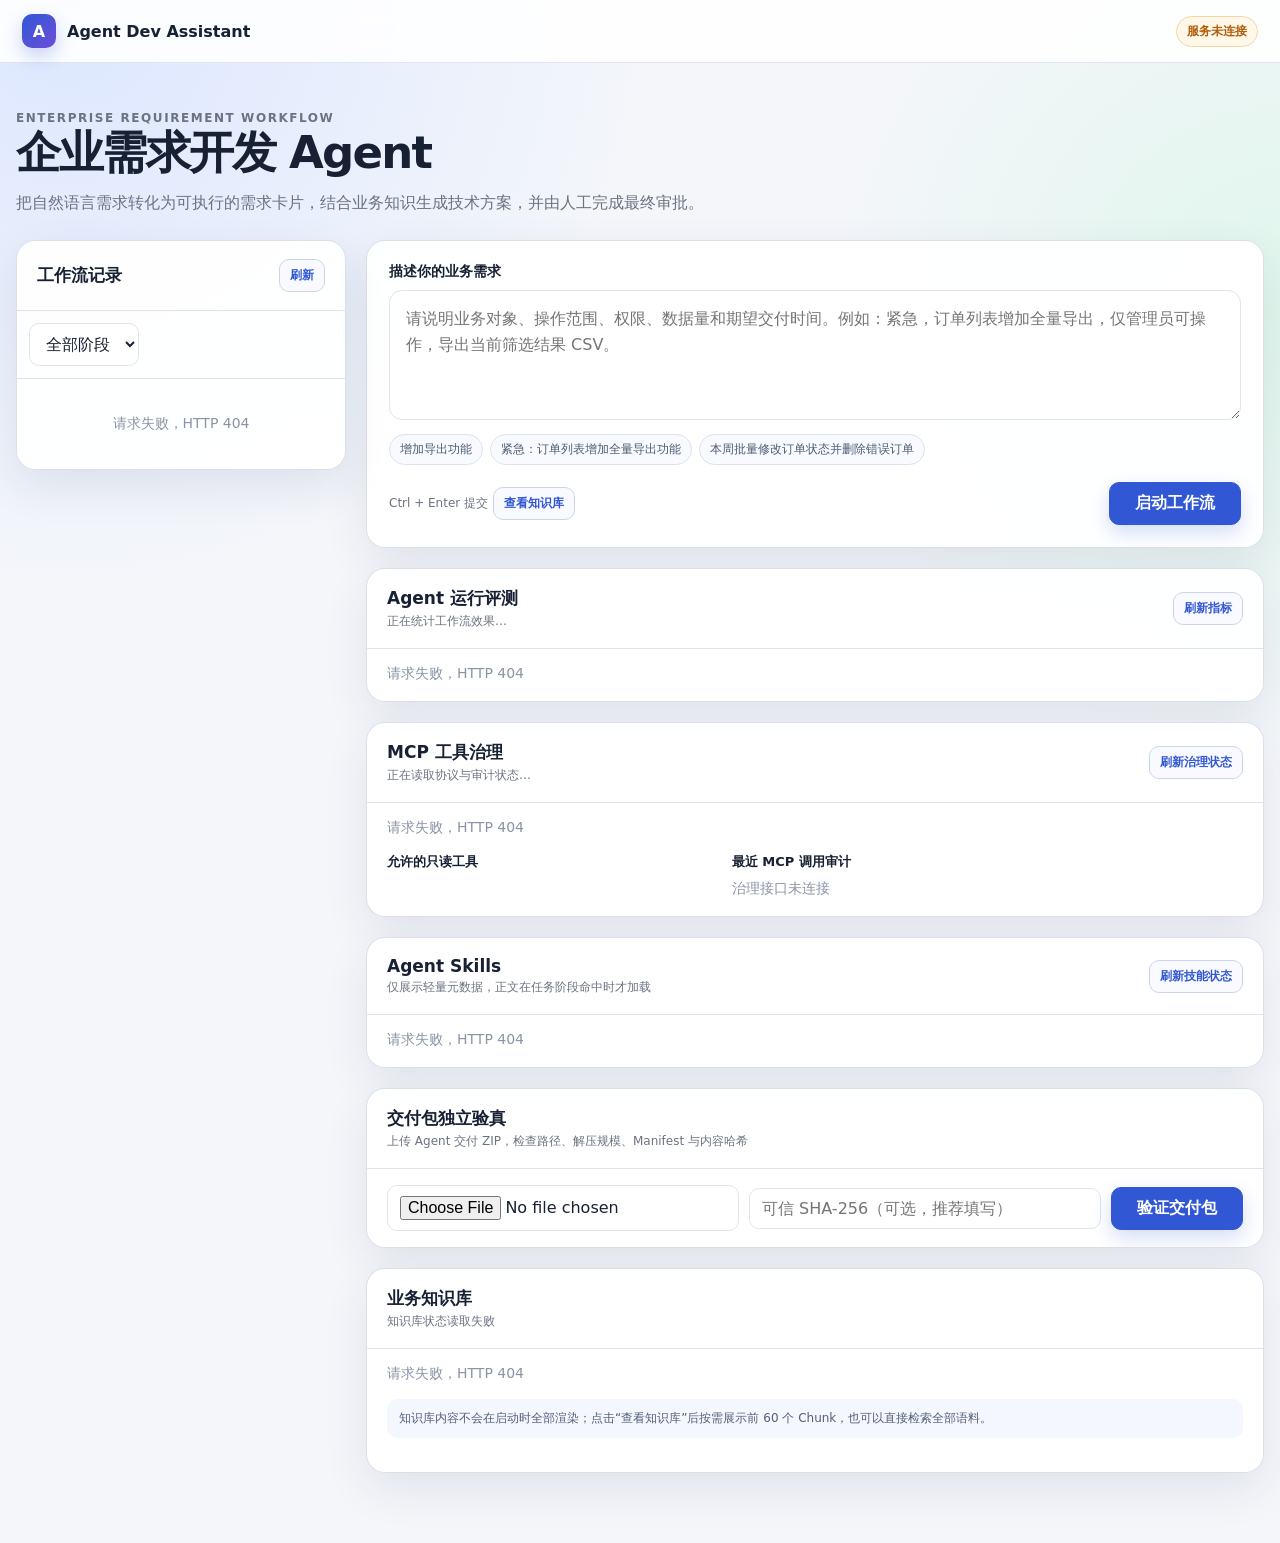
==== commit 34e18b4d: "feat: verify artifacts and expand agent evaluations" ====
--- a/src/main/resources/static/dashboard.html
+++ b/src/main/resources/static/dashboard.html
@@ -14,15 +14,16 @@
         .result-header{display:flex;align-items:flex-start;justify-content:space-between;gap:18px;padding:22px;border-bottom:1px solid var(--line)}.result-title{margin:0 0 7px;font-size:23px}.background{margin:0;color:var(--muted);line-height:1.6}.workflow-meta,.badges{display:flex;align-items:center;flex-wrap:wrap;gap:7px;margin-top:11px}.workflow-id{color:var(--muted);font:11px/1.5 "Cascadia Code",Consolas,monospace;overflow-wrap:anywhere}.badge{display:inline-flex;padding:6px 9px;border-radius:999px;font-size:11px;font-weight:900}.workflow-stage{color:#5b3a9b;background:#eee7ff}.priority-P0{color:#a52828;background:#ffe3e3}.priority-P1{color:#995306;background:#fff0d5}.priority-P2{color:#3157a4;background:#e7efff}.ready{color:var(--ok);background:#def7ec}.not-ready{color:var(--warn);background:#fff1da}.revision{color:#526078;background:#edf0f5}
         .action-card{margin:18px 20px 0;padding:17px;border:1px solid #efcf98;border-radius:13px;background:#fffaf0}.action-card.approval{border-color:#bfd6c9;background:#f2fbf6}.action-card.failure{border-color:#efbcbc;background:#fff4f4}.action-card h3{margin:0 0 5px;font-size:16px}.action-card p{margin:0 0 12px;color:#59667a;line-height:1.55}.action-card textarea{min-height:82px}.result-grid{display:grid;grid-template-columns:repeat(2,minmax(0,1fr))}.section{min-height:165px;padding:20px 22px;border-bottom:1px solid var(--line)}.section:nth-child(odd){border-right:1px solid var(--line)}.section h3{margin:0 0 11px;font-size:14px}.wide{grid-column:1/-1;border-right:0!important}.solution-summary{margin:0 0 14px;padding:13px 15px;border-radius:11px;color:#34415a;background:var(--soft);line-height:1.65}.solution-grid{display:grid;grid-template-columns:repeat(2,minmax(0,1fr));gap:11px}.solution-item{padding:14px;border:1px solid var(--line);border-radius:11px;background:#fff}.solution-item h4{margin:0 0 8px;font-size:13px}ul{margin:0;padding-left:19px;color:#455167}li{margin:7px 0;line-height:1.5}.feedback-list{margin-top:14px;padding:12px 15px;border-left:3px solid #d2a647;background:#fff9eb}.feedback-list strong{font-size:13px}.timeline{display:grid;gap:0}.timeline-item{position:relative;padding:0 0 18px 25px}.timeline-item:last-child{padding-bottom:0}.timeline-item:before{content:"";position:absolute;left:5px;top:8px;width:8px;height:8px;border-radius:50%;background:var(--primary);box-shadow:0 0 0 4px #e8edff}.timeline-item:not(:last-child):after{content:"";position:absolute;left:8px;top:19px;bottom:2px;width:2px;background:#e1e6f0}.timeline-title{margin:0 0 3px;font-size:13px;font-weight:850}.timeline-time{color:var(--muted);font-size:11px}details{padding:16px 22px 20px}summary{color:var(--primary);font-weight:800;cursor:pointer}pre{margin:12px 0 0;padding:14px;overflow:auto;border-radius:11px;color:#d9e2f2;background:#172033;font:12px/1.6 "Cascadia Code",Consolas,monospace}
         .knowledge{padding-bottom:20px}.knowledge-overview{display:grid;grid-template-columns:repeat(4,minmax(0,1fr));gap:10px;padding:16px 20px}.knowledge-fact{padding:13px;border:1px solid var(--line);border-radius:11px;background:#fafbfe}.knowledge-fact span{display:block;margin-bottom:6px;color:var(--muted);font-size:11px}.knowledge-fact strong{display:block;color:var(--primary);font-size:20px;overflow-wrap:anywhere}.knowledge-note{margin:0 20px 14px;padding:10px 12px;border-radius:10px;color:#536078;background:#f4f7fd;font-size:12px;line-height:1.6}.knowledge-tools{display:flex;gap:8px;flex-wrap:wrap;padding:14px 20px}.knowledge-tools input{flex:1;min-width:220px}.chunk-grid{display:grid;grid-template-columns:repeat(2,minmax(0,1fr));gap:11px;padding:0 20px}.chunk-card{padding:14px;border:1px solid var(--line);border-radius:12px;background:#fff}.chunk-meta{margin:0 0 7px;color:var(--primary);font-size:11px;font-weight:800}.chunk-title{margin:0 0 8px;font-size:14px}.chunk-content{margin:0;color:#455167;font-size:12px;line-height:1.65;white-space:pre-wrap}.metric{margin:6px 0;color:var(--primary);font-size:26px;font-weight:900}.pass{color:var(--ok);font-weight:800}.fail{color:var(--danger);font-weight:800}
-        .clarification-summary{display:flex;gap:8px;flex-wrap:wrap;margin:10px 0}.clarification-question{margin:10px 0;padding:13px;border:1px solid #ead7ae;border-radius:11px;background:#fff}.question-head{display:flex;align-items:flex-start;justify-content:space-between;gap:10px;margin-bottom:9px}.question-title{font-weight:850;line-height:1.5}.question-category{flex:none;padding:3px 7px;border-radius:999px;color:#865108;background:#fff0d3;font-size:11px;font-weight:800}.question-options{display:grid;gap:7px}.question-option{display:flex!important;align-items:flex-start;gap:8px;margin:0!important;padding:8px 10px;border:1px solid #e3e7ef;border-radius:9px;background:#fafbfe;font-weight:500!important;cursor:pointer}.question-option:has(input:checked){border-color:#758bdd;background:#f0f4ff}.question-option input{margin-top:3px}.recommended-note{margin:8px 0 0!important;color:var(--ok)!important;font-size:12px}.action-split{display:flex;align-items:center;gap:8px;flex-wrap:wrap}
-        .metrics-panel{padding-bottom:18px}.metrics-grid{display:grid;grid-template-columns:repeat(5,minmax(0,1fr));gap:10px;padding:16px 20px 0}.metric-card{padding:13px;border:1px solid var(--line);border-radius:11px;background:#fafbfe}.metric-card strong{display:block;margin-top:6px;color:var(--primary);font-size:22px}.trace-list{display:grid;gap:8px}.trace-row{display:grid;grid-template-columns:minmax(170px,1fr) auto auto;gap:12px;align-items:center;padding:10px 12px;border:1px solid var(--line);border-radius:10px;background:#fafbfe}.trace-name{font-weight:800}.trace-status{font-size:11px;font-weight:900}.trace-status.success{color:var(--ok)}.trace-status.error{color:var(--danger)}.trace-duration{color:var(--muted);font:12px/1.4 "Cascadia Code",Consolas,monospace}.trace-attrs{grid-column:1/-1;color:var(--muted);font-size:11px}
+        .clarification-summary{display:flex;gap:8px;flex-wrap:wrap;margin:10px 0}.clarification-question{margin:10px 0;padding:13px;border:1px solid #ead7ae;border-radius:11px;background:#fff}.question-head{display:flex;align-items:flex-start;justify-content:space-between;gap:10px;margin-bottom:9px}.question-title{font-weight:850;line-height:1.5}.question-category{flex:none;padding:3px 7px;border-radius:999px;color:#865108;background:#fff0d3;font-size:11px;font-weight:800}.question-reason,.question-impact{margin:5px 0;color:#68758b;font-size:11px;line-height:1.55}.question-impact{margin-bottom:10px;color:#8a5a13}.question-options{display:grid;gap:7px}.question-option{display:flex!important;align-items:flex-start;gap:8px;margin:0!important;padding:8px 10px;border:1px solid #e3e7ef;border-radius:9px;background:#fafbfe;font-weight:500!important;cursor:pointer}.question-option:has(input:checked){border-color:#758bdd;background:#f0f4ff}.question-option input{margin-top:3px}.recommended-note{margin:8px 0 0!important;color:var(--ok)!important;font-size:12px}.clarification-defaults{margin:12px 0;padding:0;border:1px solid #cfe4d9;border-radius:11px;background:#f4fbf7}.clarification-defaults summary{padding:11px 13px;color:var(--ok)}.clarification-default-list{display:grid;gap:7px;padding:0 13px 13px}.clarification-default{padding:9px 10px;border-radius:9px;background:#fff;font-size:12px;line-height:1.55}.clarification-default strong{display:block;color:#34415a}.clarification-default span{display:block;margin-top:3px;color:var(--muted)}.action-split{display:flex;align-items:center;gap:8px;flex-wrap:wrap}
+        .metrics-panel{padding-bottom:18px}.metrics-grid{display:grid;grid-template-columns:repeat(5,minmax(0,1fr));gap:10px;padding:16px 20px 0}.metric-card{padding:13px;border:1px solid var(--line);border-radius:11px;background:#fafbfe}.metric-card strong{display:block;margin-top:6px;color:var(--primary);font-size:22px}.trace-summary{display:grid;grid-template-columns:repeat(6,minmax(0,1fr));gap:8px;margin-bottom:13px}.trace-fact{padding:10px 11px;border:1px solid var(--line);border-radius:10px;background:#fafbfe}.trace-fact span{display:block;color:var(--muted);font-size:10px}.trace-fact strong{display:block;margin-top:5px;color:var(--primary);font-size:16px}.trace-note{margin:0 0 12px;padding:10px 12px;border-radius:10px;color:#536078;background:#f4f7fd;font-size:11px;line-height:1.55}.trace-list{display:grid;gap:8px}.trace-row{display:grid;grid-template-columns:auto minmax(170px,1fr) auto auto;gap:12px;align-items:center;padding:10px 12px;border:1px solid var(--line);border-radius:10px;background:#fafbfe}.trace-category{padding:4px 7px;border-radius:999px;color:#3157a4;background:#e7efff;font-size:9px;font-weight:900}.trace-name{font-weight:800}.trace-status{font-size:11px;font-weight:900}.trace-status.success{color:var(--ok)}.trace-status.error,.trace-status.timed-out{color:var(--danger)}.trace-status.waiting,.trace-status.running,.trace-status.no-progress,.trace-status.cancelled{color:var(--warn)}.trace-duration{color:var(--muted);font:12px/1.4 "Cascadia Code",Consolas,monospace}.trace-attrs{grid-column:2/-1;color:var(--muted);font-size:11px}
         .evidence-summary{display:grid;grid-template-columns:repeat(4,minmax(0,1fr));gap:8px;margin-bottom:12px}.evidence-fact{padding:10px 12px;border:1px solid var(--line);border-radius:10px;background:#fafbfe}.evidence-fact span{display:block;color:var(--muted);font-size:10px}.evidence-fact strong{display:block;margin-top:5px;color:var(--primary);font-size:16px}.evidence-list{display:grid;gap:8px}.evidence-item{display:grid;grid-template-columns:auto minmax(0,1fr) auto;gap:9px;align-items:start;padding:11px 12px;border:1px solid var(--line);border-radius:10px;background:#fff}.evidence-round{padding:3px 7px;border-radius:999px;color:#3157a4;background:#e7efff;font-size:10px;font-weight:900}.evidence-query{font-size:12px;line-height:1.55}.evidence-purpose{display:block;margin-top:3px;color:var(--muted);font-size:11px}.evidence-result{font-size:11px;font-weight:850}.evidence-result.pass{color:var(--ok)}.evidence-result.fail{color:var(--warn)}
         .grounding-summary{display:grid;grid-template-columns:repeat(4,minmax(0,1fr));gap:8px;margin-bottom:12px}.grounding-fact{padding:10px 12px;border:1px solid var(--line);border-radius:10px;background:#fafbfe}.grounding-fact span{display:block;color:var(--muted);font-size:10px}.grounding-fact strong{display:block;margin-top:5px;color:var(--primary);font-size:16px}.claim-list{display:grid;gap:8px}.claim-card{padding:11px 12px;border:1px solid var(--line);border-radius:10px;background:#fff}.claim-head{display:flex;align-items:center;justify-content:space-between;gap:9px;margin-bottom:6px}.claim-id{font:11px/1.4 "Cascadia Code",Consolas,monospace;color:var(--muted)}.claim-status{padding:3px 7px;border-radius:999px;font-size:10px;font-weight:900}.claim-status.linked{color:var(--ok);background:#def7ec}.claim-status.assumption{color:var(--warn);background:#fff1da}.claim-status.unsupported{color:var(--danger);background:#ffe3e3}.claim-text{margin:0;color:#34415a;font-size:12px;line-height:1.6}.claim-citations{display:flex;flex-wrap:wrap;gap:6px;margin-top:7px}.citation-chip{padding:3px 7px;border-radius:999px;color:#3157a4;background:#e7efff;font-size:10px}.grounding-warnings{margin-top:11px}.grounding-details{margin-top:11px;padding:0}.grounding-details summary{padding:10px 0}.grounding-details .claim-list{padding:0 0 4px}
         .critique-callout{margin-bottom:12px;padding:12px 14px;border:1px solid #efd5a9;border-radius:11px;color:#80500d;background:#fff8e9;font-size:12px;line-height:1.6}.critique-callout.safe{color:#086846;border-color:#bce4d2;background:#edfaf5}.critique-card{border-left:3px solid var(--warn)}.critique-card.contradicted{border-left-color:var(--danger);background:#fff8f8}.critique-card.supported{border-left-color:var(--ok)}.critique-rationale{margin:7px 0 0;color:var(--muted);font-size:11px;line-height:1.55}.claim-status.supported{color:var(--ok);background:#def7ec}.claim-status.contradicted{color:var(--danger);background:#ffe3e3}.claim-status.insufficient,.claim-status.not-evaluated{color:var(--warn);background:#fff1da}
         .tool-panel{padding-bottom:18px}.tool-overview{display:grid;grid-template-columns:repeat(3,minmax(0,1fr));gap:10px;padding:16px 20px}.tool-fact{padding:13px;border:1px solid var(--line);border-radius:11px;background:#fafbfe}.tool-fact span{display:block;margin-bottom:5px;color:var(--muted);font-size:11px}.tool-fact strong{font-size:13px;overflow-wrap:anywhere}.tool-body{display:grid;grid-template-columns:minmax(0,.9fr) minmax(0,1.4fr);gap:16px;padding:0 20px}.tool-body h3{margin:0 0 9px;font-size:13px}.tool-chips{display:flex;flex-wrap:wrap;gap:7px}.tool-chip{padding:6px 9px;border-radius:999px;color:#3157a4;background:#e7efff;font:11px/1.4 "Cascadia Code",Consolas,monospace}.policy-list{margin-top:12px}.audit-list{display:grid;gap:7px}.audit-row{display:grid;grid-template-columns:minmax(0,1fr) auto;gap:4px 10px;padding:10px 11px;border:1px solid var(--line);border-radius:10px;background:#fafbfe}.audit-tool{font:12px/1.4 "Cascadia Code",Consolas,monospace;overflow-wrap:anywhere}.audit-meta{grid-column:1/-1;color:var(--muted);font-size:11px}.audit-status{font-size:11px;font-weight:900}.audit-status.success{color:var(--ok)}.audit-status.denied{color:var(--warn)}.audit-status.error{color:var(--danger)}
         .skill-panel{padding-bottom:18px}.skill-grid{display:grid;grid-template-columns:repeat(3,minmax(0,1fr));gap:10px;padding:16px 20px 0}.skill-card{padding:14px;border:1px solid var(--line);border-radius:12px;background:#fafbfe}.skill-card h3{margin:0 0 7px;font:800 13px/1.4 "Cascadia Code",Consolas,monospace}.skill-card p{min-height:48px;margin:0 0 10px;color:var(--muted);font-size:12px;line-height:1.55}.skill-count{color:var(--ok);font-size:11px;font-weight:850}.coding-skills{display:flex;align-items:center;gap:7px;flex-wrap:wrap;margin:13px 0}.coding-skills .hint{margin-right:2px}
-        .coding-section{background:linear-gradient(180deg,#fbfcff,#f6f8ff)}.coding-head{display:flex;align-items:flex-start;justify-content:space-between;gap:12px;margin-bottom:14px}.coding-head h3{margin:0 0 5px}.budget-grid{display:grid;grid-template-columns:repeat(5,minmax(0,1fr));gap:8px;margin:13px 0}.budget-item{padding:10px;border:1px solid #dce3f3;border-radius:10px;background:#fff}.budget-item span{display:block;color:var(--muted);font-size:10px}.budget-item strong{display:block;margin-top:4px;font-size:14px}.coding-progress{display:grid;grid-template-columns:minmax(0,1fr) minmax(0,1fr);gap:12px;margin-top:13px}.coding-progress-card{padding:13px;border:1px solid var(--line);border-radius:11px;background:#fff}.coding-progress-card h4{margin:0 0 9px}.coding-event,.build-attempt{display:grid;grid-template-columns:auto 1fr auto;gap:8px;padding:7px 0;border-top:1px dashed var(--line);font-size:12px}.coding-event:first-child,.build-attempt:first-child{border-top:0}.coding-event time,.build-attempt span:last-child{color:var(--muted)}.patch-list{display:grid;gap:11px;margin-top:14px}.patch-card{overflow:hidden;border:1px solid var(--line);border-radius:11px;background:#fff}.patch-card header{padding:10px 12px;border-bottom:1px solid var(--line);font:12px/1.5 "Cascadia Code",Consolas,monospace;overflow-wrap:anywhere}.patch-card pre{max-height:350px;margin:0;border-radius:0}.build-box{margin-top:13px;padding:13px;border:1px solid var(--line);border-radius:11px;background:#fff}.build-box pre{max-height:240px}.coding-approval{margin-top:14px;padding-top:14px;border-top:1px solid var(--line)}.coding-approval textarea{min-height:70px}.path-value{overflow-wrap:anywhere;font:12px/1.6 "Cascadia Code",Consolas,monospace}
-        @media(max-width:960px){.workspace{grid-template-columns:1fr}.history{position:static;max-height:none}.history-list{display:grid;grid-template-columns:repeat(2,minmax(0,1fr));max-height:330px}.hero{align-items:flex-start;flex-direction:column}.metrics-grid,.skill-grid,.knowledge-overview,.evidence-summary,.grounding-summary{grid-template-columns:repeat(2,minmax(0,1fr))}.tool-body{grid-template-columns:1fr}.coding-progress{grid-template-columns:1fr}}@media(max-width:680px){.shell{width:min(100% - 18px,1380px);padding-top:22px}.topbar{padding:11px}.brand span:last-child{display:none}.status-pill:nth-child(n+3){display:none}.result-header,.composer,.section{padding:17px}.result-header,.composer-actions,.action-buttons{align-items:stretch;flex-direction:column}.result-grid,.solution-grid,.chunk-grid,.history-list,.metrics-grid,.tool-overview,.skill-grid,.budget-grid,.knowledge-overview,.evidence-summary,.grounding-summary{grid-template-columns:1fr}.trace-row,.evidence-item{grid-template-columns:1fr auto}.evidence-round{grid-column:1/-1;justify-self:start}.section:nth-child(odd){border-right:0}.button.primary{width:100%}}
+        .verifier-body{display:grid;grid-template-columns:minmax(220px,1fr) minmax(260px,1fr) auto;gap:10px;padding:16px 20px;align-items:center}.verification-result{margin:0 20px 18px;padding:14px;border:1px solid var(--line);border-radius:11px;background:#fafbfe}.verification-result.valid{border-color:#add8c2;background:#f2fbf6}.verification-result.invalid{border-color:#efbcbc;background:#fff4f4}.verification-result h3{margin:0 0 7px;font-size:14px}.verification-result p{margin:5px 0;color:#536078;line-height:1.55}.verification-result code{overflow-wrap:anywhere;font-size:11px}.verification-result ul{margin-top:8px}
+        .coding-section{background:linear-gradient(180deg,#fbfcff,#f6f8ff)}.coding-head{display:flex;align-items:flex-start;justify-content:space-between;gap:12px;margin-bottom:14px}.coding-head h3{margin:0 0 5px}.budget-grid{display:grid;grid-template-columns:repeat(6,minmax(0,1fr));gap:8px;margin:13px 0}.budget-item{padding:10px;border:1px solid #dce3f3;border-radius:10px;background:#fff}.budget-item span{display:block;color:var(--muted);font-size:10px}.budget-item strong{display:block;margin-top:4px;font-size:14px}.coding-progress{display:grid;grid-template-columns:minmax(0,1fr) minmax(0,1fr);gap:12px;margin-top:13px}.coding-progress-card{padding:13px;border:1px solid var(--line);border-radius:11px;background:#fff}.coding-progress-card h4{margin:0 0 9px}.agent-loop-card{grid-column:1/-1}.agent-loop-summary{display:flex;align-items:center;gap:8px;flex-wrap:wrap;margin-bottom:9px}.agent-loop-list{display:grid;gap:8px}.agent-loop-step{display:grid;grid-template-columns:auto minmax(0,1fr) auto;gap:5px 10px;padding:10px;border:1px solid #e1e7f3;border-radius:10px;background:#fafbfe}.agent-loop-step .loop-action{font-weight:900;color:var(--primary)}.agent-loop-step .loop-progress{font-size:11px;font-weight:850}.agent-loop-step .loop-progress.pass{color:var(--ok)}.agent-loop-step .loop-progress.fail{color:var(--danger)}.agent-loop-detail{grid-column:1/-1;display:grid;grid-template-columns:repeat(3,minmax(0,1fr));gap:8px;color:var(--muted);font-size:11px;line-height:1.5}.agent-loop-detail span{padding:7px 8px;border-radius:8px;background:#fff}.coding-event,.build-attempt{display:grid;grid-template-columns:auto 1fr auto;gap:8px;padding:7px 0;border-top:1px dashed var(--line);font-size:12px}.coding-event:first-child,.build-attempt:first-child{border-top:0}.coding-event time,.build-attempt span:last-child{color:var(--muted)}.patch-list{display:grid;gap:11px;margin-top:14px}.patch-card{overflow:hidden;border:1px solid var(--line);border-radius:11px;background:#fff}.patch-card header{padding:10px 12px;border-bottom:1px solid var(--line);font:12px/1.5 "Cascadia Code",Consolas,monospace;overflow-wrap:anywhere}.patch-card pre{max-height:350px;margin:0;border-radius:0}.build-box{margin-top:13px;padding:13px;border:1px solid var(--line);border-radius:11px;background:#fff}.build-box pre{max-height:240px}.coding-approval{margin-top:14px;padding-top:14px;border-top:1px solid var(--line)}.coding-approval textarea{min-height:70px}.path-value{overflow-wrap:anywhere;font:12px/1.6 "Cascadia Code",Consolas,monospace}
+        @media(max-width:960px){.workspace{grid-template-columns:1fr}.history{position:static;max-height:none}.history-list{display:grid;grid-template-columns:repeat(2,minmax(0,1fr));max-height:330px}.hero{align-items:flex-start;flex-direction:column}.metrics-grid,.skill-grid,.knowledge-overview,.evidence-summary,.grounding-summary,.trace-summary{grid-template-columns:repeat(2,minmax(0,1fr))}.tool-body{grid-template-columns:1fr}.coding-progress{grid-template-columns:1fr}.agent-loop-detail{grid-template-columns:1fr}.verifier-body{grid-template-columns:1fr 1fr}.verifier-body .button{grid-column:1/-1}}@media(max-width:680px){.shell{width:min(100% - 18px,1380px);padding-top:22px}.topbar{padding:11px}.brand span:last-child{display:none}.status-pill:nth-child(n+3){display:none}.result-header,.composer,.section{padding:17px}.result-header,.composer-actions,.action-buttons{align-items:stretch;flex-direction:column}.result-grid,.solution-grid,.chunk-grid,.history-list,.metrics-grid,.tool-overview,.skill-grid,.budget-grid,.knowledge-overview,.evidence-summary,.grounding-summary,.trace-summary,.verifier-body{grid-template-columns:1fr}.trace-row,.evidence-item{grid-template-columns:1fr auto}.trace-category{justify-self:start}.trace-attrs{grid-column:1/-1}.evidence-round{grid-column:1/-1;justify-self:start}.section:nth-child(odd){border-right:0}.button.primary{width:100%}}
     </style>
 </head>
 <body>
@@ -45,6 +46,7 @@
             <section class="panel metrics-panel"><div class="panel-head"><div><h2>Agent 运行评测</h2><span id="metricsSummary" class="hint">正在统计工作流效果…</span></div><button id="refreshMetrics" class="button small">刷新指标</button></div><div id="workflowMetrics" class="metrics-grid"></div></section>
             <section class="panel tool-panel"><div class="panel-head"><div><h2>MCP 工具治理</h2><span id="toolSummary" class="hint">正在读取协议与审计状态…</span></div><button id="refreshTools" class="button small">刷新治理状态</button></div><div id="toolOverview" class="tool-overview"></div><div class="tool-body"><div><h3>允许的只读工具</h3><div id="allowedTools" class="tool-chips"></div><ul id="toolPolicies" class="policy-list"></ul></div><div><h3>最近 MCP 调用审计</h3><div id="toolAudits" class="audit-list"><p class="empty">尚无外部 MCP 调用</p></div></div></div></section>
             <section class="panel skill-panel"><div class="panel-head"><div><h2>Agent Skills</h2><span id="skillSummary" class="hint">仅展示轻量元数据，正文在任务阶段命中时才加载</span></div><button id="refreshSkills" class="button small">刷新技能状态</button></div><div id="skillCatalog" class="skill-grid"><p class="empty">正在读取技能目录…</p></div></section>
+            <section class="panel"><div class="panel-head"><div><h2>交付包独立验真</h2><span class="hint">上传 Agent 交付 ZIP，检查路径、解压规模、Manifest 与内容哈希</span></div></div><div class="verifier-body"><input id="artifactFile" type="file" accept=".zip,application/zip" aria-label="选择交付ZIP"><input id="artifactExpectedDigest" maxlength="64" placeholder="可信 SHA-256（可选，推荐填写）"><button id="verifyArtifactButton" class="button primary">验证交付包</button></div><div id="artifactVerificationResult" class="verification-result hidden" aria-live="polite"></div></section>
             <div id="errorMessage" class="message error hidden" role="alert"></div><div id="successMessage" class="message success hidden"></div>
             <section id="knowledgePanel" class="panel knowledge">
                 <div class="panel-head"><div><h2>业务知识库</h2><span id="knowledgeSummary" class="hint">正在读取语料统计…</span></div><button id="closeKnowledge" class="button small hidden">收起内容</button></div>
@@ -57,18 +59,18 @@
             </section>
             <section id="result" class="panel hidden" aria-live="polite">
                 <header class="result-header"><div><h2 id="resultTitle" class="result-title"></h2><p id="resultBackground" class="background"></p><div class="workflow-meta"><span id="workflowStage" class="badge workflow-stage"></span><span id="revisionBadge" class="badge revision"></span><span id="workflowId" class="workflow-id"></span></div></div><div class="badges"><span id="priorityBadge" class="badge"></span><span id="readyBadge" class="badge"></span></div></header>
-                <div id="clarificationPanel" class="action-card hidden"><h3>只确认关键业务选择</h3><p>Agent 已把技术细节转成默认假设。你可以逐项选择，也可以一键采用推荐方案。</p><div id="clarificationSummary" class="clarification-summary"></div><div id="clarificationQuestions"></div><label for="clarificationInput">额外说明（可选）</label><textarea id="clarificationInput" maxlength="4000" placeholder="如果选项不能准确表达需求，可以在这里补充。"></textarea><div class="action-buttons"><span class="hint">提交后保留当前工作流 ID，并继续生成方案</span><div class="action-split"><button id="recommendationButton" class="button">一键采用推荐方案</button><button id="clarificationButton" class="button primary">提交选择并继续</button></div></div></div>
+                <div id="clarificationPanel" class="action-card hidden"><h3>只确认关键业务选择</h3><p>Agent 按业务风险选出本轮最关键的决策，并把技术细节转成可复核默认假设。你可以逐项选择，也可以一键采用推荐方案。</p><div id="clarificationSummary" class="clarification-summary"></div><div id="clarificationQuestions"></div><details id="clarificationDefaults" class="clarification-defaults hidden"><summary>查看 Agent 已处理的默认决策</summary><div id="clarificationDefaultList" class="clarification-default-list"></div></details><label for="clarificationInput">额外说明（可选）</label><textarea id="clarificationInput" maxlength="4000" placeholder="如果选项不能准确表达需求，可以在这里补充。"></textarea><div class="action-buttons"><span class="hint">提交后保留当前工作流 ID，并继续生成方案</span><div class="action-split"><button id="recommendationButton" class="button">一键采用推荐方案</button><button id="clarificationButton" class="button primary">提交选择并继续</button></div></div></div>
                 <div id="approvalPanel" class="action-card approval hidden"><h3>人工审批</h3><p>Agent 只负责生成建议。请审阅安全、性能、数据变更与回滚方案后再做决定。</p><label for="decisionInput">审批备注 / 驳回意见</label><textarea id="decisionInput" maxlength="1000" placeholder="通过时可选填；驳回时必须说明需要怎样调整。"></textarea><div class="action-buttons"><button id="rejectButton" class="button danger">驳回并重新生成</button><button id="approveButton" class="button success">审批通过</button></div></div>
                 <div id="failurePanel" class="action-card failure hidden"><h3>执行失败</h3><p id="failureMessage"></p><div class="action-buttons"><span class="hint">检查模型密钥、网络、数据库或本地模型后重试</span><button id="retryButton" class="button danger">重试工作流</button></div></div>
-                <div id="codingActionPanel" class="action-card hidden"><h3>进入安全编码阶段</h3><p>提交后立即进入后台队列。Agent 会生成受限 Java 补丁，在 Docker 沙箱中测试，并在失败时最多自动修复两轮；关键状态均保存为 Checkpoint，服务重启后可恢复。</p><div class="action-buttons"><span class="hint">不会直接修改当前项目或真实业务系统</span><button id="startCodingButton" class="button primary">提交后台编码任务</button></div></div>
+                <div id="codingActionPanel" class="action-card hidden"><h3>进入安全编码阶段</h3><p>提交后立即进入后台队列。受控 Agent Loop 会观察任务状态、选择生成/测试/修复动作、验证真实结果，并在达到目标、需要审批、预算耗尽或检测到无进展时停止；全过程保存为 Checkpoint。</p><div class="action-buttons"><span class="hint">不会直接修改当前项目或真实业务系统</span><button id="startCodingButton" class="button primary">提交后台编码任务</button></div></div>
                 <div class="result-grid">
                     <article class="section"><h3>涉及模块</h3><div id="modules"></div></article><article class="section"><h3>验收标准</h3><div id="criteria"></div></article><article class="section"><h3>待确认业务项</h3><div id="missing"></div></article><article class="section"><h3>风险提示</h3><div id="risks"></div></article><article class="section"><h3>Agent 默认假设</h3><div id="assumptions"></div></article><article class="section"><h3>参考资料</h3><div id="references"></div></article>
                     <article class="section wide"><h3>Agentic RAG 证据研究</h3><div id="evidenceResearch"></div></article>
                     <article id="solutionSection" class="section wide hidden"><h3>技术方案</h3><p id="solutionSummary" class="solution-summary"></p><div class="solution-grid"><div class="solution-item"><h4>后端改动</h4><div id="solutionBackend"></div></div><div class="solution-item"><h4>数据库影响</h4><div id="solutionDatabase"></div></div><div class="solution-item"><h4>接口设计</h4><div id="solutionApi"></div></div><div class="solution-item"><h4>安全控制</h4><div id="solutionSecurity"></div></div><div class="solution-item"><h4>性能策略</h4><div id="solutionPerformance"></div></div><div class="solution-item"><h4>测试计划</h4><div id="solutionTests"></div></div><div class="solution-item"><h4>回滚方案</h4><div id="solutionRollback"></div></div><div class="solution-item"><h4>待确认假设</h4><div id="solutionAssumptions"></div></div></div><div id="feedbackList" class="feedback-list hidden"></div></article>
                     <article class="section wide"><h3>方案证据绑定</h3><div id="solutionGrounding"></div></article>
                     <article class="section wide"><h3>Claim–Evidence 语义审查</h3><div id="solutionCritique"></div></article>
-                    <article id="codingResultSection" class="section wide coding-section hidden"><div class="coding-head"><div><h3>安全编码任务</h3><p id="codingSummary" class="background"></p></div><span id="codingStage" class="badge workflow-stage"></span></div><div id="codingBudget" class="budget-grid"></div><div id="codingSkills" class="coding-skills"></div><div class="coding-progress"><div class="coding-progress-card"><h4>Checkpoint 时间线</h4><div id="codingTimeline"></div></div><div class="coding-progress-card"><h4>构建与修复记录</h4><div id="codingAttempts"></div></div></div><div id="codingBuild" class="build-box"></div><div id="patchList" class="patch-list"></div><div id="codingApproval" class="coding-approval hidden"><label for="codingApprovalComment">代码审批备注（可选）</label><textarea id="codingApprovalComment" maxlength="500" placeholder="确认 Diff、测试结果和自治预算后再批准产物。"></textarea><div class="action-buttons"><span class="hint">批准后只复制到 F 盘批准产物目录，不写入主项目</span><button id="approveCodingButton" class="button success">批准代码产物</button></div></div><div id="publishedPath" class="message success hidden"></div></article>
-                    <article class="section wide"><h3>Agent 调用轨迹</h3><div id="traceTimeline" class="trace-list"></div></article><article class="section wide"><h3>执行时间线</h3><div id="timeline" class="timeline"></div></article>
+                    <article id="codingResultSection" class="section wide coding-section hidden"><div class="coding-head"><div><h3>安全编码任务</h3><p id="codingSummary" class="background"></p></div><div><div class="badges"><span id="codingTransport" class="badge revision">等待连接</span><span id="codingStage" class="badge workflow-stage"></span></div><button id="cancelCodingButton" class="button danger small hidden">取消任务</button></div></div><div id="codingRuntime" class="budget-grid"></div><div id="codingBudget" class="budget-grid"></div><div id="codingSkills" class="coding-skills"></div><div class="coding-progress"><div class="coding-progress-card agent-loop-card"><h4>受控 Agent Loop</h4><div id="codingAgentLoop"></div></div><div class="coding-progress-card"><h4>Checkpoint 时间线</h4><div id="codingTimeline"></div></div><div class="coding-progress-card"><h4>构建与修复记录</h4><div id="codingAttempts"></div></div></div><div id="codingBuild" class="build-box"></div><div id="patchList" class="patch-list"></div><div id="codingApproval" class="coding-approval hidden"><label for="codingApprovalComment">代码审批备注（可选）</label><textarea id="codingApprovalComment" maxlength="500" placeholder="确认 Diff、测试结果和自治预算后再批准产物。"></textarea><div class="action-buttons"><span class="hint">批准后只复制到 F 盘批准产物目录，不写入主项目</span><button id="approveCodingButton" class="button success">批准代码产物</button></div></div><div id="publishedPath" class="message success hidden"></div><div id="deliveryArtifact" class="build-box hidden"><div class="coding-head"><div><h4>可验证交付包</h4><p id="deliveryMetadata" class="hint">正在生成清单…</p></div><button id="downloadDeliveryButton" class="button primary">下载 ZIP</button></div><p id="deliveryDigest" class="path-value"></p></div></article>
+                    <article class="section wide"><div class="coding-head"><div><h3>端到端 Agent Trace</h3><p id="traceHeadline" class="background">正在汇总工作流、工具调用与 Coding Agent 轨迹…</p></div><button id="refreshTrace" class="button small">刷新 Trace</button></div><div id="traceSummary" class="trace-summary"></div><p id="traceUsageNote" class="trace-note hidden"></p><div id="traceTimeline" class="trace-list"></div></article><article class="section wide"><h3>执行时间线</h3><div id="timeline" class="timeline"></div></article>
                 </div>
                 <details><summary>查看完整 JSON</summary><pre id="rawJson"></pre></details>
             </section>
@@ -76,15 +78,16 @@
     </div>
 </main>
 <script>
-const $=s=>document.querySelector(s);const input=$('#requirement'),result=$('#result'),errorBox=$('#errorMessage'),successBox=$('#successMessage');let currentWorkflowId=null,currentCodingTaskId=null,codingPollTimer=null,currentKnowledgeStatus=null;
+const $=s=>document.querySelector(s);const input=$('#requirement'),result=$('#result'),errorBox=$('#errorMessage'),successBox=$('#successMessage');let currentWorkflowId=null,currentCodingTaskId=null,codingPollTimer=null,codingEventSource=null,codingStreamTaskId=null,currentKnowledgeStatus=null;
 const stageLabels={REQUIREMENT_ANALYSIS:'需求分析',WAITING_CLARIFICATION:'等待补充',KNOWLEDGE_RETRIEVAL:'知识检索',SOLUTION_GENERATION:'方案生成',WAITING_APPROVAL:'等待审批',COMPLETED:'已完成',FAILED:'执行失败'};
 document.querySelectorAll('.sample').forEach(b=>b.onclick=()=>{input.value=b.textContent.trim();input.focus()});input.onkeydown=e=>{if(e.ctrlKey&&e.key==='Enter')startWorkflow()};
-$('#analyzeButton').onclick=startWorkflow;$('#clarificationButton').onclick=submitClarification;$('#recommendationButton').onclick=acceptRecommendations;$('#approveButton').onclick=approveWorkflow;$('#rejectButton').onclick=rejectWorkflow;$('#retryButton').onclick=retryWorkflow;$('#startCodingButton').onclick=startCodingTask;$('#approveCodingButton').onclick=approveCodingTask;$('#refreshHistory').onclick=loadHistory;$('#refreshMetrics').onclick=loadMetrics;$('#refreshTools').onclick=loadToolGovernance;$('#refreshSkills').onclick=loadSkills;$('#stageFilter').onchange=loadHistory;
+$('#analyzeButton').onclick=startWorkflow;$('#clarificationButton').onclick=submitClarification;$('#recommendationButton').onclick=acceptRecommendations;$('#approveButton').onclick=approveWorkflow;$('#rejectButton').onclick=rejectWorkflow;$('#retryButton').onclick=retryWorkflow;$('#startCodingButton').onclick=startCodingTask;$('#approveCodingButton').onclick=approveCodingTask;$('#cancelCodingButton').onclick=cancelCodingTask;$('#downloadDeliveryButton').onclick=downloadDeliveryArtifact;$('#verifyArtifactButton').onclick=verifyDeliveryArtifact;$('#refreshHistory').onclick=loadHistory;$('#refreshMetrics').onclick=loadMetrics;$('#refreshTools').onclick=loadToolGovernance;$('#refreshSkills').onclick=loadSkills;$('#stageFilter').onchange=loadHistory;
+$('#refreshTrace').onclick=()=>currentWorkflowId&&loadUnifiedTrace(currentWorkflowId);
 $('#knowledgeButton').onclick=()=>openKnowledgePanel(true);$('#closeKnowledge').onclick=closeKnowledgeDetails;$('#loadChunks').onclick=loadChunks;$('#searchKnowledge').onclick=searchKnowledge;$('#evaluateKnowledge').onclick=evaluateKnowledge;$('#compareThresholds').onclick=compareThresholds;$('#evaluateCritic').onclick=evaluateCritic;$('#loadCriticRuns').onclick=loadCriticRuns;$('#knowledgeQuery').onkeydown=e=>{if(e.key==='Enter')searchKnowledge()};
 
 async function api(url,options={}){const response=await fetch(url,options);const data=await response.json().catch(()=>null);if(!response.ok)throw new Error(data?.message||data?.detail||`请求失败，HTTP ${response.status}`);return data}
 function jsonPost(body){return{method:'POST',headers:{'Content-Type':'application/json'},body:JSON.stringify(body)}}
-async function init(){await Promise.allSettled([loadStatus(),loadHistory(),loadMetrics(),loadToolGovernance(),loadSkills(),loadKnowledgeStatus()]);const saved=localStorage.getItem('agent-current-workflow');if(saved){try{renderWorkflow(await api(`/api/workflows/${encodeURIComponent(saved)}`),false)}catch{localStorage.removeItem('agent-current-workflow')}}}
+async function init(){await Promise.allSettled([loadStatus(),loadHistory(),loadMetrics(),loadToolGovernance(),loadSkills(),loadKnowledgeStatus(),loadCodingRuntime()]);const saved=localStorage.getItem('agent-current-workflow');if(saved){try{renderWorkflow(await api(`/api/workflows/${encodeURIComponent(saved)}`),false)}catch{localStorage.removeItem('agent-current-workflow')}}}
 async function loadStatus(){try{const s=await api('/api/system/status');const mode=s.aiMode==='deepseek'?'真实模型':'Mock 演示';const cls=s.aiMode==='deepseek'?'live':'mock';$('#systemStatus').innerHTML=`<span class="status-pill live">服务 ${escapeHtml(s.status)}</span><span class="status-pill ${cls}">${mode} · ${escapeHtml(s.model)}</span><span class="status-pill">工作流 ${escapeHtml(s.workflowRepository)}</span><span class="status-pill">Checkpoint ${escapeHtml(s.codingTaskRepository)}</span><span class="status-pill">${escapeHtml(s.embeddingModel)}</span>`}catch{$('#systemStatus').innerHTML='<span class="status-pill mock">服务未连接</span>'}}
 async function loadHistory(){const box=$('#historyList'),stage=$('#stageFilter').value;box.innerHTML='<p class="empty history-empty">正在加载…</p>';try{const page=await api(`/api/workflows?size=50${stage?`&stage=${stage}`:''}`);box.replaceChildren();if(!page.content.length){box.innerHTML='<p class="empty history-empty">暂无工作流记录</p>';return}page.content.forEach(item=>{const b=document.createElement('button');b.className='history-item'+(item.workflowId===currentWorkflowId?' active':'');b.onclick=()=>openWorkflow(item.workflowId);const title=document.createElement('span');title.className='history-title';title.textContent=item.title;const meta=document.createElement('span');meta.className='history-meta';meta.innerHTML=`<span>${stageLabels[item.stage]||item.stage}${item.priority?' · '+escapeHtml(item.priority):''}</span><span>${formatTime(item.updatedAt)}</span>`;b.append(title,meta);box.append(b)})}catch(e){box.innerHTML=`<p class="empty history-empty">${escapeHtml(e.message)}</p>`}}
 async function loadMetrics(){const box=$('#workflowMetrics');box.innerHTML='<p class="empty">正在计算…</p>';try{const m=await api('/api/workflows/metrics');$('#metricsSummary').textContent=`基于 ${m.totalWorkflows} 条工作流实时计算`;const cards=[['首轮就绪率',percent(m.firstPassReadyRate)],['平均澄清轮数',Number(m.averageClarificationRounds).toFixed(2)],['推荐值采纳率',percent(m.recommendationAcceptanceRate)],['完成率',percent(m.completionRate)],['平均节点耗时',`${Math.round(m.averageAgentOperationDurationMs)} ms`]];box.replaceChildren();cards.forEach(([name,value])=>{const card=document.createElement('article');card.className='metric-card';card.innerHTML=`<span class="hint">${escapeHtml(name)}</span><strong>${escapeHtml(value)}</strong>`;box.append(card)})}catch(e){box.innerHTML=`<p class="empty">${escapeHtml(e.message)}</p>`}}
@@ -99,23 +102,30 @@
 async function retryWorkflow(){await workflowAction($('#retryButton'),'重试中…',`/api/workflows/${currentWorkflowId}/retry`,{},'工作流已重新执行')}
 async function startCodingTask(){if(!currentWorkflowId)return;clearMessages();await runButton($('#startCodingButton'),'提交中…',async()=>{const task=await api(`/api/coding-tasks?workflowId=${encodeURIComponent(currentWorkflowId)}`,jsonPost({}));renderCodingTask(task);showSuccess('后台编码任务已提交，可以继续浏览页面，进度会自动刷新')})}
 async function approveCodingTask(){if(!currentCodingTaskId)return;const comment=$('#codingApprovalComment').value.trim();clearMessages();await runButton($('#approveCodingButton'),'发布中…',async()=>{const task=await api(`/api/coding-tasks/${encodeURIComponent(currentCodingTaskId)}/approval`,jsonPost({comment}));renderCodingTask(task);showSuccess('代码产物已完成人工审批并发布到隔离输出目录')})}
-async function loadCodingTask(workflowId){try{renderCodingTask(await api(`/api/coding-tasks/workflow/${encodeURIComponent(workflowId)}`))}catch{stopCodingPolling();$('#codingResultSection').classList.add('hidden');currentCodingTaskId=null}}
+async function cancelCodingTask(){if(!currentCodingTaskId)return;clearMessages();await runButton($('#cancelCodingButton'),'取消中…',async()=>{const task=await api(`/api/coding-tasks/${encodeURIComponent(currentCodingTaskId)}/cancellation`,jsonPost({reason:'用户从控制台取消任务'}));renderCodingTask(task);showSuccess('取消请求已保存，正在执行的外部调用返回后不会继续写入')})}
+async function loadCodingRuntime(){const box=$('#codingRuntime');if(!box)return;try{const s=await api('/api/coding-tasks/runtime');const known=s.corePoolSize>=0;box.innerHTML=`<div class="budget-item"><span>执行线程</span><strong>${known?`${s.activeThreads} / ${s.corePoolSize}`:'自定义执行器'}</strong></div><div class="budget-item"><span>正在执行</span><strong>${s.runningTasks}</strong></div><div class="budget-item"><span>排队任务</span><strong>${known?s.queuedTasks:'不可用'}</strong></div><div class="budget-item"><span>队列余量</span><strong>${known?s.queueRemainingCapacity:'不可用'}</strong></div><div class="budget-item"><span>最长运行</span><strong>${Math.round(s.maxTaskRuntimeMs/1000)} 秒</strong></div>`}catch(e){box.innerHTML=`<p class="empty">运行时状态暂不可用：${escapeHtml(e.message)}</p>`}}
+async function loadDeliveryMetadata(taskId){const panel=$('#deliveryArtifact');panel.classList.remove('hidden');$('#deliveryMetadata').textContent='正在生成可验证清单…';$('#deliveryDigest').textContent='';try{const value=await api(`/api/coding-tasks/${encodeURIComponent(taskId)}/delivery/metadata`);if(currentCodingTaskId!==taskId)return;$('#deliveryMetadata').textContent=`${value.fileName} · ${value.bytes} bytes · ${value.manifest.files.length} 个项目文件 · Schema ${value.manifest.schemaVersion}`;$('#deliveryDigest').textContent=`SHA-256 ${value.sha256}`}catch(e){if(currentCodingTaskId===taskId){$('#deliveryMetadata').textContent='交付包生成失败';$('#deliveryDigest').textContent=e.message}}}
+function downloadDeliveryArtifact(){if(currentCodingTaskId)window.location.href=`/api/coding-tasks/${encodeURIComponent(currentCodingTaskId)}/delivery`}
+async function verifyDeliveryArtifact(){const file=$('#artifactFile').files[0],digest=$('#artifactExpectedDigest').value.trim(),box=$('#artifactVerificationResult'),button=$('#verifyArtifactButton');if(!file){showError('请先选择需要验证的ZIP交付包。');return}clearMessages();button.disabled=true;button.textContent='验证中…';box.className='verification-result';box.innerHTML='<p>正在安全解析交付包…</p>';try{const form=new FormData();form.append('file',file);const suffix=digest?`?expectedSha256=${encodeURIComponent(digest)}`:'';const response=await fetch(`/api/delivery-artifacts/verify${suffix}`,{method:'POST',body:form});const value=await response.json().catch(()=>null);if(!response.ok)throw new Error(value?.message||`验证请求失败，HTTP ${response.status}`);const notices=[...(value.errors||[]),...(value.warnings||[])];box.className=`verification-result ${value.valid?'valid':'invalid'}`;box.innerHTML=`<h3>${value.valid?'✓ 交付包验证通过':'✕ 交付包验证失败'}</h3><p>${escapeHtml(value.taskId||'未知任务')} · ${escapeHtml(value.workflowId||'未知工作流')} · ${Number(value.entriesChecked||0)} 个内容条目 · ${Number(value.uncompressedBytes||0)} bytes</p><p>可信摘要：${escapeHtml(value.trustedDigestStatus)} · Schema ${escapeHtml(value.schemaVersion||'未知')}</p><p><code>SHA-256 ${escapeHtml(value.archiveSha256||'')}</code></p>${notices.length?`<ul>${notices.map(x=>`<li>${escapeHtml(x)}</li>`).join('')}</ul>`:''}`}catch(e){box.className='verification-result invalid';box.innerHTML=`<h3>验证请求失败</h3><p>${escapeHtml(e.message)}</p>`}finally{button.disabled=false;button.textContent='验证交付包'}}
+async function loadCodingTask(workflowId){try{renderCodingTask(await api(`/api/coding-tasks/workflow/${encodeURIComponent(workflowId)}`))}catch{stopCodingUpdates();$('#codingResultSection').classList.add('hidden');currentCodingTaskId=null}}
 async function workflowAction(button,label,url,body,message){clearMessages();await runButton(button,label,async()=>{const data=await api(url,jsonPost(body));renderWorkflow(data);showSuccess(message);await Promise.all([loadHistory(),loadMetrics()])})}
 async function runButton(button,label,task){const old=button.textContent;button.disabled=true;button.textContent=label;try{await task()}catch(e){showError(e.message==='Failed to fetch'?'无法连接服务，请确认 Spring Boot 已启动。':e.message)}finally{button.disabled=false;button.textContent=old}}
 
 function renderWorkflow(w,scroll=true){currentWorkflowId=w.workflowId;localStorage.setItem('agent-current-workflow',w.workflowId);const c=w.requirementCard||{};$('#resultTitle').textContent=c.title||w.requirement||'工作流执行中';$('#resultBackground').textContent=c.background||w.requirement||'暂无背景';$('#workflowStage').textContent='阶段：'+(stageLabels[w.stage]||w.stage);$('#revisionBadge').textContent=`版本 v${w.revision||1}`;$('#workflowId').textContent=`ID ${w.workflowId}`;const p=c.priority||'P2';$('#priorityBadge').textContent='优先级 '+p;$('#priorityBadge').className=`badge priority-${p}`;$('#readyBadge').textContent=c.readyForPlanning?'需求已就绪':'需要补充信息';$('#readyBadge').className=`badge ${c.readyForPlanning?'ready':'not-ready'}`;
-renderList('#modules',c.affectedModules,'暂未识别');renderList('#criteria',c.acceptanceCriteria,'暂未生成');renderList('#missing',c.missingInformation,'没有待确认项');renderList('#risks',c.risks,'暂未识别风险');renderList('#assumptions',c.assumptions,'Agent 未使用额外默认假设');renderClarificationQuestions(c.clarificationQuestions||[]);const refs=[...(c.references||[]),...(w.knowledgeResults||[]).map(x=>`${x.title||x.sourceId}（${x.sourceId} · ${(Number(x.score||0)*100).toFixed(1)}%）`)];renderList('#references',[...new Set(refs)],'未检索到资料');renderEvidenceResearch(w.evidenceResearch);renderSolution(w.technicalSolution,w.solutionFeedbacks||[]);renderSolutionGrounding(w.solutionGrounding,w.knowledgeResults||[]);renderSolutionCritique(w.solutionCritique,w.solutionGrounding,w.knowledgeResults||[]);renderTrace(w.traceSpans||[]);renderTimeline(w.events||[]);$('#clarificationPanel').classList.toggle('hidden',w.stage!=='WAITING_CLARIFICATION');$('#approvalPanel').classList.toggle('hidden',w.stage!=='WAITING_APPROVAL');$('#failurePanel').classList.toggle('hidden',w.stage!=='FAILED');$('#codingActionPanel').classList.toggle('hidden',w.stage!=='COMPLETED');$('#failureMessage').textContent=w.failureMessage||'执行失败，请检查服务配置后重试。';$('#rawJson').textContent=JSON.stringify(w,null,2);$('#result').classList.remove('hidden');$('#clarificationInput').value='';$('#decisionInput').value='';if(w.stage==='COMPLETED')loadCodingTask(w.workflowId);else{stopCodingPolling();$('#codingResultSection').classList.add('hidden');currentCodingTaskId=null}loadHistory();loadMetrics();if(scroll)result.scrollIntoView({behavior:'smooth',block:'start'})}
-function renderCodingTask(task){
+renderList('#modules',c.affectedModules,'暂未识别');renderList('#criteria',c.acceptanceCriteria,'暂未生成');renderList('#missing',c.missingInformation,'没有待确认项');renderList('#risks',c.risks,'暂未识别风险');renderList('#assumptions',c.assumptions,'Agent 未使用额外默认假设');renderClarificationQuestions(c.clarificationQuestions||[]);const refs=[...(c.references||[]),...(w.knowledgeResults||[]).map(x=>`${x.title||x.sourceId}（${x.sourceId} · ${(Number(x.score||0)*100).toFixed(1)}%）`)];renderList('#references',[...new Set(refs)],'未检索到资料');renderEvidenceResearch(w.evidenceResearch);renderSolution(w.technicalSolution,w.solutionFeedbacks||[]);renderSolutionGrounding(w.solutionGrounding,w.knowledgeResults||[]);renderSolutionCritique(w.solutionCritique,w.solutionGrounding,w.knowledgeResults||[]);renderTrace(w.traceSpans||[]);loadUnifiedTrace(w.workflowId);renderTimeline(w.events||[]);$('#clarificationPanel').classList.toggle('hidden',w.stage!=='WAITING_CLARIFICATION');$('#approvalPanel').classList.toggle('hidden',w.stage!=='WAITING_APPROVAL');$('#failurePanel').classList.toggle('hidden',w.stage!=='FAILED');$('#codingActionPanel').classList.toggle('hidden',w.stage!=='COMPLETED');$('#failureMessage').textContent=w.failureMessage||'执行失败，请检查服务配置后重试。';$('#rawJson').textContent=JSON.stringify(w,null,2);$('#result').classList.remove('hidden');$('#clarificationInput').value='';$('#decisionInput').value='';if(w.stage==='COMPLETED')loadCodingTask(w.workflowId);else{stopCodingUpdates();$('#codingResultSection').classList.add('hidden');currentCodingTaskId=null}loadHistory();loadMetrics();if(scroll)result.scrollIntoView({behavior:'smooth',block:'start'})}
+function renderCodingTask(task,manageUpdates=true){
     currentCodingTaskId=task.taskId;
-    const labels={QUEUED:'后台排队中',GENERATING:'生成代码中',VERIFYING:'沙箱验证中',REPAIRING:'自动修复中',WAITING_APPROVAL:'等待代码审批',PUBLISHED:'已发布',FAILED:'已安全停止'};
+    const labels={QUEUED:'后台排队中',GENERATING:'生成代码中',VERIFYING:'沙箱验证中',REPAIRING:'自动修复中',WAITING_APPROVAL:'等待代码审批',PUBLISHED:'已发布',CANCELLED:'已取消',TIMED_OUT:'已超时',FAILED:'已安全停止'};
     $('#codingStage').textContent=labels[task.stage]||task.stage;
     $('#codingSummary').textContent=task.summary||task.failureMessage||'代码任务正在后台处理';
     const b=task.budget||{};
-    $('#codingBudget').innerHTML=`<div class="budget-item"><span>文件预算</span><strong>${task.consumedFiles||0} / ${b.maxFiles||0}</strong></div><div class="budget-item"><span>字节预算</span><strong>${task.consumedBytes||0} / ${b.maxTotalBytes||0}</strong></div><div class="budget-item"><span>构建次数</span><strong>${task.consumedBuildExecutions||0} / ${b.maxBuildExecutions||0}</strong></div><div class="budget-item"><span>自动修复</span><strong>${task.repairAttempts||0} 轮</strong></div><div class="budget-item"><span>沙箱耗时</span><strong>${Math.round((task.consumedDurationMs||0)/1000)} / ${Math.round((b.maxDurationMs||0)/1000)} 秒</strong></div>`;
+    const loop=task.agentLoop||{steps:[],consumedSteps:0,maxSteps:b.maxAgentSteps||0,stopCode:'NONE',stopReason:''};
+    $('#codingBudget').innerHTML=`<div class="budget-item"><span>文件预算</span><strong>${task.consumedFiles||0} / ${b.maxFiles||0}</strong></div><div class="budget-item"><span>字节预算</span><strong>${task.consumedBytes||0} / ${b.maxTotalBytes||0}</strong></div><div class="budget-item"><span>构建次数</span><strong>${task.consumedBuildExecutions||0} / ${b.maxBuildExecutions||0}</strong></div><div class="budget-item"><span>Agent步骤</span><strong>${loop.consumedSteps||0} / ${loop.maxSteps||b.maxAgentSteps||0}</strong></div><div class="budget-item"><span>自动修复</span><strong>${task.repairAttempts||0} 轮</strong></div><div class="budget-item"><span>沙箱耗时</span><strong>${Math.round((task.consumedDurationMs||0)/1000)} / ${Math.round((b.maxDurationMs||0)/1000)} 秒</strong></div>`;
     const activated=task.activatedSkills||[];$('#codingSkills').innerHTML=`<span class="hint">本任务已按需加载</span>${activated.length?activated.map(name=>`<span class="tool-chip">${escapeHtml(name)}</span>`).join(''):'<span class="empty">尚未激活技能</span>'}`;
     const attempts=$('#codingAttempts');attempts.replaceChildren();
     if(!(task.buildAttempts||[]).length)attempts.innerHTML='<p class="empty">等待第一次沙箱测试</p>';
     (task.buildAttempts||[]).forEach(item=>{const row=document.createElement('div');row.className='build-attempt';row.innerHTML=`<strong>#${item.attempt}</strong><span class="${item.verification.passed?'pass':'fail'}">${item.verification.passed?'通过':'失败'} · exit ${item.verification.exitCode}</span><span>${item.verification.durationMs} ms</span>`;attempts.append(row)});
+    renderAgentLoop(loop);
     const timeline=$('#codingTimeline');timeline.replaceChildren();const recent=(task.events||[]).slice(-8);
     if(!recent.length)timeline.innerHTML='<p class="empty">等待任务事件</p>';
     recent.forEach(item=>{const row=document.createElement('div');row.className='coding-event';row.innerHTML=`<strong>${escapeHtml(codingEventLabel(item.type))}</strong><span>${escapeHtml(item.message)}</span><time>${formatTime(item.occurredAt)}</time>`;timeline.append(row)});
@@ -124,15 +134,26 @@
     const list=$('#patchList');list.replaceChildren();
     (task.patches||[]).forEach(patch=>{const card=document.createElement('article');card.className='patch-card';const head=document.createElement('header');head.textContent=`${patch.operation} · ${patch.relativePath} · ${patch.bytes} bytes · sha256 ${patch.sha256.slice(0,12)}`;const pre=document.createElement('pre');pre.textContent=patch.unifiedDiff;card.append(head,pre);list.append(card)});
     $('#codingApproval').classList.toggle('hidden',task.stage!=='WAITING_APPROVAL');
+    $('#cancelCodingButton').classList.toggle('hidden',!['QUEUED','GENERATING','VERIFYING','REPAIRING','WAITING_APPROVAL'].includes(task.stage));
     $('#publishedPath').classList.toggle('hidden',task.stage!=='PUBLISHED');
-    if(task.stage==='PUBLISHED')$('#publishedPath').innerHTML=`已批准产物：<span class="path-value">${escapeHtml(task.approvedOutputPath)}</span>`;
+    $('#deliveryArtifact').classList.toggle('hidden',task.stage!=='PUBLISHED');
+    if(task.stage==='PUBLISHED'){$('#publishedPath').innerHTML=`已批准产物：<span class="path-value">${escapeHtml(task.approvedOutputPath)}</span>`;loadDeliveryMetadata(task.taskId)}
     $('#codingResultSection').classList.remove('hidden');
-    scheduleCodingPolling(task);
-}
-function codingEventLabel(type){return({QUEUED:'已入队',RECOVERED:'断点恢复',EXECUTION_STARTED:'开始执行',SKILLS_ACTIVATED:'技能加载',PATCH_GENERATED:'代码生成',BUILD_STARTED:'沙箱测试',BUILD_PASSED:'测试通过',REPAIR_STARTED:'开始修复',PATCH_REPAIRED:'修复完成',BUDGET_EXHAUSTED:'预算耗尽',FAILED:'执行失败',PUBLISHED:'人工发布'})[type]||type}
-function stopCodingPolling(){if(codingPollTimer){clearTimeout(codingPollTimer);codingPollTimer=null}}
-function scheduleCodingPolling(task){stopCodingPolling();const active=['QUEUED','GENERATING','VERIFYING','REPAIRING'];if(!active.includes(task.stage))return;const taskId=task.taskId;codingPollTimer=setTimeout(async()=>{if(currentCodingTaskId!==taskId)return;try{const latest=await api(`/api/coding-tasks/${encodeURIComponent(taskId)}`);renderCodingTask(latest);if(latest.stage==='FAILED')showError(latest.failureMessage||'后台代码任务已安全停止');if(latest.stage==='WAITING_APPROVAL')showSuccess('代码补丁已通过沙箱测试，请检查 Diff 后审批')}catch(e){showError(e.message)}},1200)}
-function renderClarificationQuestions(questions){const box=$('#clarificationQuestions');box.replaceChildren();const blocking=questions.filter(q=>q.blocking);box.dataset.blockingCount=blocking.length;const assumed=questions.length-blocking.length;$('#clarificationSummary').innerHTML=`<span class="badge not-ready">需确认 ${blocking.length} 项</span><span class="badge ready">Agent 已处理 ${assumed} 项默认选择</span>`;let canAccept=blocking.length>0;blocking.forEach((q,index)=>{const card=document.createElement('article');card.className='clarification-question';const head=document.createElement('div');head.className='question-head';head.innerHTML=`<span class="question-title">${index+1}. ${escapeHtml(q.question)}</span><span class="question-category">${escapeHtml(q.category||'其他')}</span>`;card.append(head);const options=document.createElement('div');options.className='question-options';(q.options||[]).forEach(option=>{const label=document.createElement('label');label.className='question-option';const radio=document.createElement('input');radio.type='radio';radio.name=`clarification-${index}`;radio.value=option;radio.dataset.question=q.question;const text=document.createElement('span');text.textContent=option+(option===q.recommendedAnswer?'（推荐）':'');label.append(radio,text);options.append(label)});card.append(options);if(q.recommendedAnswer){const note=document.createElement('p');note.className='recommended-note';note.textContent=`推荐：${q.recommendedAnswer}`;card.append(note)}else{canAccept=false}box.append(card)});$('#recommendationButton').disabled=!canAccept}
+    loadCodingRuntime();
+    if(manageUpdates)scheduleCodingUpdates(task);
+}
+function renderAgentLoop(loop){const box=$('#codingAgentLoop'),steps=loop.steps||[];const stopLabels={NONE:'运行中',WAITING_HUMAN_APPROVAL:'等待人工审批',GOAL_REACHED:'目标已完成',STEP_BUDGET_EXHAUSTED:'步骤预算耗尽',EXECUTION_BUDGET_EXHAUSTED:'执行预算耗尽',NO_PROGRESS:'无进展停止',CANCELLED:'用户取消',DEADLINE_EXCEEDED:'超过运行期限',FAILURE:'异常停止'};box.replaceChildren();const summary=document.createElement('div');summary.className='agent-loop-summary';summary.innerHTML=`<span class="badge workflow-stage">${escapeHtml(stopLabels[loop.stopCode]||loop.stopCode||'运行中')}</span><span class="hint">${escapeHtml(loop.stopReason||'Agent 正在观察状态并选择下一步')}</span>`;box.append(summary);const list=document.createElement('div');list.className='agent-loop-list';if(!steps.length)list.innerHTML='<p class="empty">等待第一步行动</p>';steps.forEach(step=>{const row=document.createElement('article');row.className='agent-loop-step';row.innerHTML=`<strong>#${step.sequence}</strong><span class="loop-action">${escapeHtml(agentActionLabel(step.action))}</span><span class="loop-progress ${step.progressMade?'pass':'fail'}">${step.progressMade?'有进展':'无进展'}</span><div class="agent-loop-detail"><span><b>观察：</b>${escapeHtml(step.observation)}</span><span><b>决策：</b>${escapeHtml(step.rationale)}</span><span><b>验证：</b>${escapeHtml(step.outcome)}</span></div>`;list.append(row)});box.append(list)}
+function agentActionLabel(action){return({GENERATE_PATCH:'生成补丁',RUN_SANDBOX_TEST:'运行沙箱测试',REPAIR_PATCH:'依据证据修复',REQUEST_HUMAN_APPROVAL:'请求人工审批'})[action]||action}
+function codingEventLabel(type){return({QUEUED:'已入队',RECOVERED:'断点恢复',EXECUTION_STARTED:'开始执行',SKILLS_ACTIVATED:'技能加载',PATCH_GENERATED:'代码生成',BUILD_STARTED:'沙箱测试',BUILD_COMPLETED:'验证完成',BUILD_PASSED:'测试通过',REPAIR_STARTED:'开始修复',PATCH_REPAIRED:'修复完成',NO_PROGRESS_DETECTED:'无进展停止',LOOP_STOPPED:'循环停止',BUDGET_EXHAUSTED:'预算耗尽',QUEUE_REJECTED:'队列拒绝',CANCELLED:'用户取消',DEADLINE_EXCEEDED:'运行超时',FAILED:'执行失败',PUBLISHED:'人工发布'})[type]||type}
+function stopCodingUpdates(){if(codingPollTimer){clearTimeout(codingPollTimer);codingPollTimer=null}if(codingEventSource){codingEventSource.close();codingEventSource=null}codingStreamTaskId=null}
+function scheduleCodingUpdates(task){const active=['QUEUED','GENERATING','VERIFYING','REPAIRING'];if(!active.includes(task.stage)){stopCodingUpdates();$('#codingTransport').textContent='状态已同步';return}if(codingEventSource&&codingStreamTaskId===task.taskId)return;stopCodingUpdates();if(!window.EventSource){scheduleCodingPollingFallback(task.taskId);return}codingStreamTaskId=task.taskId;$('#codingTransport').textContent='SSE 连接中';const source=new EventSource(`/api/coding-tasks/${encodeURIComponent(task.taskId)}/stream`);codingEventSource=source;source.onopen=()=>{$('#codingTransport').textContent='SSE 实时'};source.addEventListener('coding-task',event=>{if(currentCodingTaskId!==task.taskId)return;try{const latest=JSON.parse(event.data);renderCodingTask(latest,false);handleCodingTerminal(latest)}catch{source.close();codingEventSource=null;scheduleCodingPollingFallback(task.taskId)}});source.onerror=()=>{if(codingEventSource!==source)return;source.close();codingEventSource=null;codingStreamTaskId=null;scheduleCodingPollingFallback(task.taskId)}}
+function scheduleCodingPollingFallback(taskId){if(currentCodingTaskId!==taskId)return;$('#codingTransport').textContent='轮询降级';if(codingPollTimer)clearTimeout(codingPollTimer);codingPollTimer=setTimeout(async()=>{codingPollTimer=null;if(currentCodingTaskId!==taskId)return;try{const latest=await api(`/api/coding-tasks/${encodeURIComponent(taskId)}`);renderCodingTask(latest,false);if(!handleCodingTerminal(latest))scheduleCodingUpdates(latest)}catch(e){showError(e.message);scheduleCodingPollingFallback(taskId)}},1500)}
+function handleCodingTerminal(task){const active=['QUEUED','GENERATING','VERIFYING','REPAIRING'];if(active.includes(task.stage))return false;stopCodingUpdates();$('#codingTransport').textContent='状态已同步';loadCodingRuntime();loadUnifiedTrace(task.workflowId);if(task.stage==='FAILED')showError(task.failureMessage||'后台代码任务已安全停止');if(task.stage==='CANCELLED')showSuccess(task.failureMessage||'代码任务已取消');if(task.stage==='TIMED_OUT')showError(task.failureMessage||'代码任务超过最长运行时间');if(task.stage==='WAITING_APPROVAL')showSuccess('代码补丁已通过沙箱测试，请检查 Diff 后审批');return true}
+function renderClarificationQuestions(questions){
+    const box=$('#clarificationQuestions');box.replaceChildren();const blocking=questions.filter(q=>q.blocking),defaults=questions.filter(q=>!q.blocking);box.dataset.blockingCount=blocking.length;$('#clarificationSummary').innerHTML=`<span class="badge not-ready">本轮需确认 ${blocking.length} 项</span><span class="badge ready">Agent 已处理 ${defaults.length} 项</span>`;let canAccept=blocking.length>0;
+    blocking.forEach((q,index)=>{const card=document.createElement('article');card.className='clarification-question';const head=document.createElement('div');head.className='question-head';const title=document.createElement('span');title.className='question-title';title.textContent=`${index+1}. ${q.question}`;const category=document.createElement('span');category.className='question-category';category.textContent=q.category||'其他';head.append(title,category);card.append(head);if(q.reason){const reason=document.createElement('p');reason.className='question-reason';reason.textContent=`为什么问：${q.reason}`;card.append(reason)}if(q.impact){const impact=document.createElement('p');impact.className='question-impact';impact.textContent=`会影响：${q.impact}`;card.append(impact)}const options=document.createElement('div');options.className='question-options';(q.options||[]).forEach(option=>{const label=document.createElement('label');label.className='question-option';const radio=document.createElement('input');radio.type='radio';radio.name=`clarification-${index}`;radio.value=option;radio.dataset.question=q.question;const text=document.createElement('span');text.textContent=option+(option===q.recommendedAnswer?'（推荐）':'');label.append(radio,text);options.append(label)});card.append(options);if(q.recommendedAnswer){const note=document.createElement('p');note.className='recommended-note';note.textContent=`推荐：${q.recommendedAnswer}`;card.append(note)}else{canAccept=false}box.append(card)});
+    const details=$('#clarificationDefaults'),defaultList=$('#clarificationDefaultList');defaultList.replaceChildren();details.classList.toggle('hidden',!defaults.length);defaults.forEach(q=>{const item=document.createElement('div');item.className='clarification-default';const title=document.createElement('strong');title.textContent=`${q.question} → ${q.recommendedAnswer||'由研发确认'}`;const reason=document.createElement('span');reason.textContent=q.reason||'该项不改变核心业务结果';item.append(title,reason);defaultList.append(item)});$('#recommendationButton').disabled=!canAccept
+}
 function renderEvidenceResearch(report){
     const box=$('#evidenceResearch');box.replaceChildren();
     const needs=report?.plannedNeeds||[];
@@ -183,8 +204,14 @@
 function critiqueModeLabel(mode){return({MODEL:'DeepSeek 批量语义审查',RULE_BASED_NOT_EVALUATED:'Mock 未判定',RULE_BASED_FALLBACK:'模型失败后人工复核',NOT_RUN:'尚未执行'})[mode]||mode||'未知'}
 function critiqueStatus(status){return({SUPPORTED:{label:'证据支持',className:'supported'},CONTRADICTED:{label:'可能矛盾',className:'contradicted'},INSUFFICIENT:{label:'证据不足',className:'insufficient'},ASSUMPTION:{label:'明确假设',className:'assumption'},NOT_EVALUATED:{label:'待人工复核',className:'not-evaluated'}})[status]||{label:status||'未知',className:'not-evaluated'}}
 function renderListElement(container,values){const ul=document.createElement('ul');values.forEach(value=>{const li=document.createElement('li');li.textContent=value;ul.append(li)});container.append(ul)}
-function renderTrace(spans){const box=$('#traceTimeline');box.replaceChildren();if(!spans.length){box.innerHTML='<p class="empty">当前工作流暂无调用轨迹</p>';return}spans.forEach(span=>{const row=document.createElement('div');row.className='trace-row';const attrs=Object.entries(span.attributes||{}).map(([k,v])=>`${k}=${v}`).join(' · ');row.innerHTML=`<span class="trace-name">${escapeHtml(operationLabel(span.operation))}</span><span class="trace-status ${span.status==='SUCCESS'?'success':'error'}">${span.status==='SUCCESS'?'成功':'失败'}</span><span class="trace-duration">${span.durationMs} ms</span><span class="trace-attrs">${escapeHtml(attrs||'无附加属性')} · span ${escapeHtml(span.spanId.slice(0,8))}</span>`;box.append(row)})}
-function operationLabel(v){return({'agent.requirement-analysis':'需求分析节点','rag.knowledge-retrieval':'RAG 检索节点','rag.agentic-evidence-research':'Agentic RAG 证据研究','agent.solution-generation':'方案生成节点','agent.solution-regeneration':'方案重新生成','agent.solution-grounding':'方案证据绑定','agent.claim-evidence-critic':'Claim–Evidence 语义审查'})[v]||v}
+async function loadUnifiedTrace(workflowId){if(!workflowId)return;try{const report=await api(`/api/observability/traces/${encodeURIComponent(workflowId)}`);if(currentWorkflowId!==workflowId)return;renderUnifiedTrace(report)}catch(e){if(currentWorkflowId===workflowId)$('#traceHeadline').textContent=`统一 Trace 暂不可用：${e.message}`}}
+function renderUnifiedTrace(report){const s=report.summary||{};$('#traceHeadline').textContent=`Trace ${String(report.traceId||'').slice(0,8)} · ${traceStatusLabel(report.status)} · ${formatDuration(s.totalDurationMs)}`;const facts=[['Span',s.spanCount||0],['失败',s.failedSpanCount||0],['Agent节点',s.agentOperations||0],['RAG',s.ragOperations||0],['工具调用',s.toolCalls||0],['Loop / 构建',`${s.agentLoopSteps||0} / ${s.buildExecutions||0}`]];const summary=$('#traceSummary');summary.replaceChildren();facts.forEach(([label,value])=>{const item=document.createElement('div');item.className='trace-fact';item.innerHTML=`<span>${escapeHtml(label)}</span><strong>${escapeHtml(value)}</strong>`;summary.append(item)});const usage=$('#traceUsageNote');usage.textContent=s.tokenUsageAvailable?`Token：输入 ${s.inputTokens||0} · 输出 ${s.outputTokens||0}`:(s.tokenUsageNote||'Token 用量不可用');usage.classList.remove('hidden');renderTrace(report.spans||[])}
+function renderTrace(spans){const box=$('#traceTimeline');box.replaceChildren();if(!spans.length){box.innerHTML='<p class="empty">当前工作流暂无调用轨迹</p>';return}spans.forEach(span=>{const row=document.createElement('div');row.className='trace-row';const attrs=Object.entries(span.attributes||{}).map(([k,v])=>`${k}=${v}`).join(' · ');const status=traceStatus(span.status);row.innerHTML=`<span class="trace-category">${escapeHtml(traceCategoryLabel(span.category))}</span><span class="trace-name">${escapeHtml(operationLabel(span.operation))}</span><span class="trace-status ${status.className}">${escapeHtml(status.label)}</span><span class="trace-duration">${formatDuration(span.durationMs)}</span><span class="trace-attrs">${escapeHtml(attrs||'无附加属性')} · span ${escapeHtml(String(span.spanId||'').slice(0,12))}</span>`;box.append(row)})}
+function operationLabel(v){return({'agent.requirement-analysis':'需求分析节点','rag.knowledge-retrieval':'RAG 检索节点','rag.agentic-evidence-research':'Agentic RAG 证据研究','agent.solution-generation':'方案生成节点','agent.solution-regeneration':'方案重新生成','agent.solution-grounding':'方案证据绑定','agent.claim-evidence-critic':'Claim–Evidence 语义审查','coding.task':'Coding Agent 任务','sandbox.build-and-test':'Docker 构建与自动化测试','agent.loop.generate_patch':'Agent 生成补丁','agent.loop.run_sandbox_test':'Agent 请求沙箱验证','agent.loop.repair_patch':'Agent 根据失败证据修复','agent.loop.request_human_approval':'Agent 请求人工审批','tool.search_business_document':'业务文档检索工具','tool.query_database_metadata':'数据库元数据工具'})[v]||v}
+function traceCategoryLabel(v){return({AGENT:'AGENT',RAG:'RAG',TOOL:'TOOL',CODING_AGENT:'CODING',AGENT_LOOP:'LOOP',SANDBOX:'SANDBOX',WORKFLOW:'FLOW'})[v]||v||'OTHER'}
+function traceStatus(v){return({SUCCESS:{label:'成功',className:'success'},ERROR:{label:'失败',className:'error'},DENIED:{label:'拒绝',className:'error'},WAITING:{label:'等待',className:'waiting'},RUNNING:{label:'运行中',className:'running'},NO_PROGRESS:{label:'无进展',className:'no-progress'},CANCELLED:{label:'已取消',className:'cancelled'},TIMED_OUT:{label:'已超时',className:'timed-out'}})[v]||{label:v||'未知',className:'running'}}
+function traceStatusLabel(v){return traceStatus(v).label}
+function formatDuration(value){const ms=Number(value||0);return ms>=1000?`${(ms/1000).toFixed(2)} s`:`${ms} ms`}
 function renderSolution(s,feedback){const section=$('#solutionSection');if(!s){section.classList.add('hidden');return}$('#solutionSummary').textContent=s.summary||'暂无摘要';[['#solutionBackend',s.backendChanges,'暂无后端改动'],['#solutionDatabase',s.databaseChanges,'暂无数据库改动'],['#solutionApi',s.apiDesign,'暂无接口设计'],['#solutionSecurity',s.securityControls,'暂无安全控制'],['#solutionPerformance',s.performanceStrategy,'暂无性能策略'],['#solutionTests',s.testPlan,'暂无测试计划'],['#solutionRollback',s.rollbackPlan,'暂无回滚方案'],['#solutionAssumptions',s.assumptions,'没有待确认假设']].forEach(x=>renderList(...x));const box=$('#feedbackList');box.classList.toggle('hidden',!feedback.length);if(feedback.length){box.replaceChildren();const t=document.createElement('strong');t.textContent='历次审批意见';box.append(t);const ul=document.createElement('ul');feedback.forEach(v=>{const li=document.createElement('li');li.textContent=v;ul.append(li)});box.append(ul)}section.classList.remove('hidden')}
 function renderTimeline(events){const box=$('#timeline');box.replaceChildren();if(!events.length){box.innerHTML='<p class="empty">暂无事件记录</p>';return}events.forEach(e=>{const item=document.createElement('div');item.className='timeline-item';const title=document.createElement('p');title.className='timeline-title';title.textContent=e.message||e.type;const time=document.createElement('span');time.className='timeline-time';time.textContent=`${eventLabel(e.type)} · ${formatDateTime(e.occurredAt)}`;item.append(title,time);box.append(item)})}
 function renderList(selector,values,emptyText){const box=$(selector);box.replaceChildren();if(!Array.isArray(values)||!values.length){const p=document.createElement('p');p.className='empty';p.textContent=emptyText;box.append(p);return}const ul=document.createElement('ul');values.forEach(v=>{const li=document.createElement('li');li.textContent=v;ul.append(li)});box.append(ul)}
@@ -224,17 +251,18 @@
 async function loadCriticRuns(){await knowledgeCall($('#loadCriticRuns'),'读取中…','/api/solution-critique/evaluation/runs?limit=20',renderCritiqueHistory)}
 async function knowledgeCall(button,label,url,render){$('#knowledgeDetails').classList.remove('hidden');$('#closeKnowledge').classList.remove('hidden');await runButton(button,label,async()=>render(await api(url)))}
 function renderChunks(items,score){const box=$('#chunkGrid');box.replaceChildren();items.forEach(x=>{const a=document.createElement('article');a.className='chunk-card';a.innerHTML=`<p class="chunk-meta">${escapeHtml(x.sourceId||x.id)} · Chunk ${x.chunkIndex??'-'}${score?` · ${Number(x.score||0).toFixed(3)}`:''}</p><h3 class="chunk-title">${escapeHtml(x.title||'未命名')}</h3><p class="chunk-content">${escapeHtml(x.content||'')}</p>`;box.append(a)})}
-function renderEvaluation(r){$('#knowledgeSummary').textContent=`${r.totalCases} 条评测问题，Top-K = ${r.topK}`;const metrics=[['Hit@K',r.hitAtK],['Precision@K',r.precisionAtK],['MRR',r.meanReciprocalRank],['无关问题拒绝率',r.irrelevantRejectionRate]];const box=$('#chunkGrid');box.replaceChildren();metrics.forEach(([n,v])=>{const a=document.createElement('article');a.className='chunk-card';a.innerHTML=`<h3 class="chunk-title">${n}</h3><p class="metric">${(v*100).toFixed(1)}%</p>`;box.append(a)});r.cases.forEach(x=>{const a=document.createElement('article');a.className='chunk-card';a.innerHTML=`<p class="${x.passed?'pass':'fail'}">${x.passed?'通过':'未通过'}</p><h3 class="chunk-title">${escapeHtml(x.id)} · ${escapeHtml(x.query)}</h3><p class="chunk-content">预期：${escapeHtml((x.expectedSourceIds||[]).join('、')||'无')}\n实际：${escapeHtml((x.retrievedSourceIds||[]).join('、')||'无')}</p>`;box.append(a)})}
+function renderEvaluation(r){$('#knowledgeSummary').textContent=`${r.totalCases} 条评测问题（正例 ${r.positiveCases} / 负例 ${r.negativeCases}），Top-K = ${r.topK}，阈值 ${Number(r.similarityThreshold).toFixed(2)}`;const metrics=[['Hit@K',r.hitAtK],['Precision@K',r.precisionAtK],['MRR',r.meanReciprocalRank],['无关问题拒绝率',r.irrelevantRejectionRate]];const box=$('#chunkGrid');box.replaceChildren();metrics.forEach(([n,v])=>{const a=document.createElement('article');a.className='chunk-card';a.innerHTML=`<h3 class="chunk-title">${n}</h3><p class="metric">${(v*100).toFixed(1)}%</p>`;box.append(a)});appendRetrievalBreakdown(box,'按类别定位',r.categoryMetrics);appendRetrievalBreakdown(box,'按难度定位',r.difficultyMetrics);r.cases.forEach(x=>{const a=document.createElement('article');a.className='chunk-card';a.innerHTML=`<p class="${x.passed?'pass':'fail'}">${x.passed?'通过':'未通过'} · ${escapeHtml(x.category||'GENERAL')} · ${escapeHtml(x.difficulty||'MEDIUM')}</p><h3 class="chunk-title">${escapeHtml(x.id)} · ${escapeHtml(x.query)}</h3><p class="chunk-content">预期：${escapeHtml((x.expectedSourceIds||[]).join('、')||'无')}\n实际：${escapeHtml((x.retrievedSourceIds||[]).join('、')||'无')}</p>`;box.append(a)})}
+function appendRetrievalBreakdown(box,title,segments){if(!segments||!Object.keys(segments).length)return;const a=document.createElement('article');a.className='chunk-card';const h=document.createElement('h3');h.className='chunk-title';h.textContent=title;const p=document.createElement('p');p.className='chunk-content';p.textContent=Object.entries(segments).map(([name,m])=>`${name}：${m.totalCases} 条 · 通过 ${percent(m.passRate)}${m.positiveCases?` · Hit ${percent(m.hitAtK)}`:''}${m.negativeCases?` · 拒答 ${percent(m.irrelevantRejectionRate)}`:''}`).join('\n');a.append(h,p);box.append(a)}
 function renderThresholds(reports){$('#knowledgeSummary').textContent=`对比 ${reports.length} 组相似度阈值`;const box=$('#chunkGrid');box.replaceChildren();reports.forEach(r=>{const a=document.createElement('article');a.className='chunk-card';a.innerHTML=`<h3 class="chunk-title">阈值 ${Number(r.similarityThreshold).toFixed(2)}</h3><p class="chunk-content">Hit@K：${(r.hitAtK*100).toFixed(1)}%\nPrecision@K：${(r.precisionAtK*100).toFixed(1)}%\nMRR：${(r.meanReciprocalRank*100).toFixed(1)}%\n拒绝率：${(r.irrelevantRejectionRate*100).toFixed(1)}%</p>`;box.append(a)})}
 function renderCritiqueEvaluation(value){
     const run=value?.report?value:null,r=run?.report||value;$('#knowledgeSummary').textContent=`Claim–Evidence 金标评测 · ${r.totalCases} 条 · ${critiqueModeLabel(r.mode)}${run?' · '+gateStatusLabel(run.gate?.status):''}`;const box=$('#chunkGrid');box.replaceChildren();
     if(run){const gate=document.createElement('article');gate.className='chunk-card';const status=document.createElement('p');status.className=run.gate.status==='PASSED'?'pass':run.gate.status==='FAILED'?'fail':'hint';status.textContent=`发布门禁：${gateStatusLabel(run.gate.status)}`;const metadata=document.createElement('p');metadata.className='chunk-content';metadata.textContent=`模型：${run.modelId}\nPrompt：${run.promptVersion}\n数据集：${run.datasetVersion} · ${String(run.datasetFingerprint).slice(0,12)}\n运行：${formatDateTime(run.createdAt)}`;gate.append(status,metadata);box.append(gate);const decision=document.createElement('article');decision.className='chunk-card';const decisionTitle=document.createElement('h3');decisionTitle.className='chunk-title';decisionTitle.textContent='门禁说明';const decisionText=document.createElement('p');decisionText.className='chunk-content';decisionText.textContent=(run.gate.reasons||[]).join('\n')||'无';decision.append(decisionTitle,decisionText);box.append(decision);if(run.baselineComparison?.baselineAvailable){const comparison=document.createElement('article');comparison.className='chunk-card';const comparisonTitle=document.createElement('h3');comparisonTitle.className='chunk-title';comparisonTitle.textContent=`通过基线对比 · ${run.baselineComparison.baselineRunId.slice(0,8)}`;const d=run.baselineComparison.deltas;const comparisonText=document.createElement('p');comparisonText.className='chunk-content';comparisonText.textContent=`Coverage ${signedPercent(d.coverage)}\nAccuracy ${signedPercent(d.accuracy)}\nMacro Recall ${signedPercent(d.macroRecall)}\n${run.baselineComparison.regressionDetected?'检测到超限回退':'未检测到超限回退'}`;comparison.append(comparisonTitle,comparisonText);box.append(comparison)}}
     const metrics=[['评测覆盖率',percent(r.coverage)],['准确率',r.evaluatedCases?percent(r.accuracy):'未运行'],['Macro Recall',r.evaluatedCases?percent(r.macroRecall):'未运行'],['已评估样例',`${r.evaluatedCases} / ${r.totalCases}`]];
     metrics.forEach(([name,value])=>{const card=document.createElement('article');card.className='chunk-card';const title=document.createElement('h3');title.className='chunk-title';title.textContent=name;const metric=document.createElement('p');metric.className='metric';metric.textContent=value;card.append(title,metric);box.append(card)});
-    const recalls=document.createElement('article');recalls.className='chunk-card';const recallsTitle=document.createElement('h3');recallsTitle.className='chunk-title';recallsTitle.textContent='分类召回率';const recallsText=document.createElement('p');recallsText.className='chunk-content';recallsText.textContent=`支持：${percent(r.supportedRecall)}\n矛盾：${percent(r.contradictedRecall)}\n不足：${percent(r.insufficientRecall)}`;recalls.append(recallsTitle,recallsText);box.append(recalls);
+    const recalls=document.createElement('article');recalls.className='chunk-card';const recallsTitle=document.createElement('h3');recallsTitle.className='chunk-title';recallsTitle.textContent='分类召回率';const recallsText=document.createElement('p');recallsText.className='chunk-content';recallsText.textContent=`支持：${percent(r.supportedRecall)}\n矛盾：${percent(r.contradictedRecall)}\n不足：${percent(r.insufficientRecall)}`;recalls.append(recallsTitle,recallsText);box.append(recalls);if(r.difficultyMetrics){const difficulty=document.createElement('article');difficulty.className='chunk-card';const difficultyTitle=document.createElement('h3');difficultyTitle.className='chunk-title';difficultyTitle.textContent='按难度定位';const difficultyText=document.createElement('p');difficultyText.className='chunk-content';difficultyText.textContent=Object.entries(r.difficultyMetrics).map(([name,m])=>`${name}：${m.evaluatedCases}/${m.totalCases} 已评估 · 准确率 ${m.evaluatedCases?percent(m.accuracy):'未运行'}`).join('\n');difficulty.append(difficultyTitle,difficultyText);box.append(difficulty)}
     const matrix=document.createElement('article');matrix.className='chunk-card';const matrixTitle=document.createElement('h3');matrixTitle.className='chunk-title';matrixTitle.textContent='混淆矩阵（预期 → 实际）';const matrixText=document.createElement('p');matrixText.className='chunk-content';matrixText.textContent=Object.entries(r.confusionMatrix||{}).map(([expected,row])=>`${critiqueVerdictLabel(expected)} → `+Object.entries(row).filter(([,count])=>count>0).map(([actual,count])=>`${critiqueVerdictLabel(actual)} ${count}`).join('、')).join('\n');matrix.append(matrixTitle,matrixText);box.append(matrix);
     (r.warnings||[]).forEach(value=>{const warning=document.createElement('article');warning.className='chunk-card';const text=document.createElement('p');text.className='chunk-content';text.textContent=value;warning.append(text);box.append(warning)});
-    (r.cases||[]).forEach(item=>{const card=document.createElement('article');card.className='chunk-card';const status=document.createElement('p');status.className=item.correct?'pass':item.evaluated?'fail':'hint';status.textContent=item.correct?'判定正确':item.evaluated?'判定错误':'尚未执行模型判定';const title=document.createElement('h3');title.className='chunk-title';title.textContent=`${item.id} · ${item.claim}`;const content=document.createElement('p');content.className='chunk-content';content.textContent=`预期：${critiqueVerdictLabel(item.expectedVerdict)}\n实际：${critiqueVerdictLabel(item.actualVerdict)} · 置信度 ${(Number(item.confidence||0)*100).toFixed(0)}%\n说明：${item.rationale||'无'}`;card.append(status,title,content);box.append(card)})
+    (r.cases||[]).forEach(item=>{const card=document.createElement('article');card.className='chunk-card';const status=document.createElement('p');status.className=item.correct?'pass':item.evaluated?'fail':'hint';status.textContent=(item.correct?'判定正确':item.evaluated?'判定错误':'尚未执行模型判定')+` · ${item.difficulty||'MEDIUM'}`;const title=document.createElement('h3');title.className='chunk-title';title.textContent=`${item.id} · ${item.claim}`;const content=document.createElement('p');content.className='chunk-content';content.textContent=`预期：${critiqueVerdictLabel(item.expectedVerdict)}\n实际：${critiqueVerdictLabel(item.actualVerdict)} · 置信度 ${(Number(item.confidence||0)*100).toFixed(0)}%\n说明：${item.rationale||'无'}`;card.append(status,title,content);box.append(card)})
 }
 function renderCritiqueHistory(runs){$('#knowledgeSummary').textContent=`Claim–Evidence 评测历史 · ${runs.length} 次`;const box=$('#chunkGrid');box.replaceChildren();if(!runs.length){box.innerHTML='<p class="empty">还没有评测记录，请先点击“运行语义评测”。</p>';return}runs.forEach(run=>{const card=document.createElement('article');card.className='chunk-card';const status=document.createElement('p');status.className=run.gate.status==='PASSED'?'pass':run.gate.status==='FAILED'?'fail':'hint';status.textContent=gateStatusLabel(run.gate.status);const title=document.createElement('h3');title.className='chunk-title';title.textContent=`${run.modelId} · ${run.promptVersion}`;const content=document.createElement('p');content.className='chunk-content';content.textContent=`${formatDateTime(run.createdAt)}\nCoverage ${percent(run.report.coverage)} · Accuracy ${run.report.evaluatedCases?percent(run.report.accuracy):'未运行'} · Macro Recall ${run.report.evaluatedCases?percent(run.report.macroRecall):'未运行'}\n数据集 ${run.datasetVersion} · ${String(run.datasetFingerprint).slice(0,12)}`;const open=document.createElement('button');open.className='button small';open.textContent='查看本次结果';open.onclick=()=>renderCritiqueEvaluation(run);card.append(status,title,content,open);box.append(card)})}
 function gateStatusLabel(value){return({PASSED:'通过',FAILED:'未通过',NOT_EVALUATED:'未评估'})[value]||value||'未知'}
